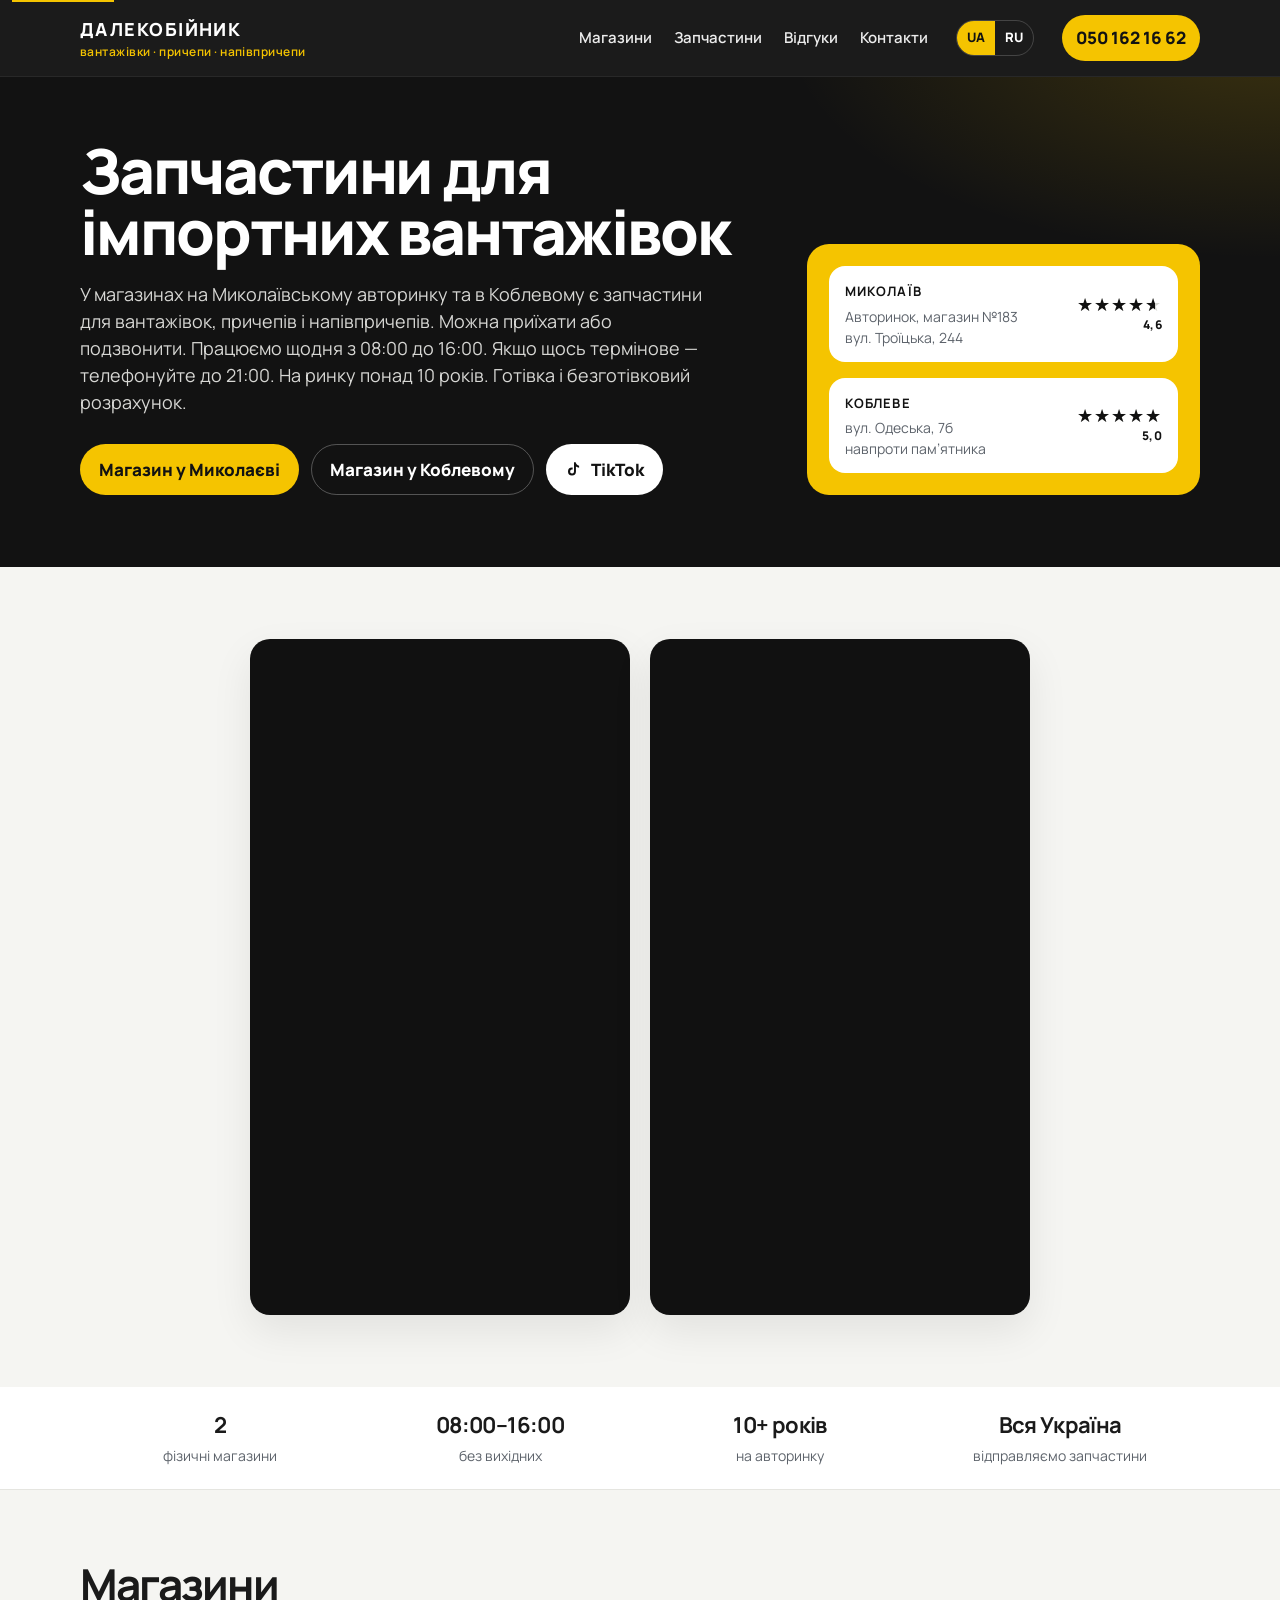
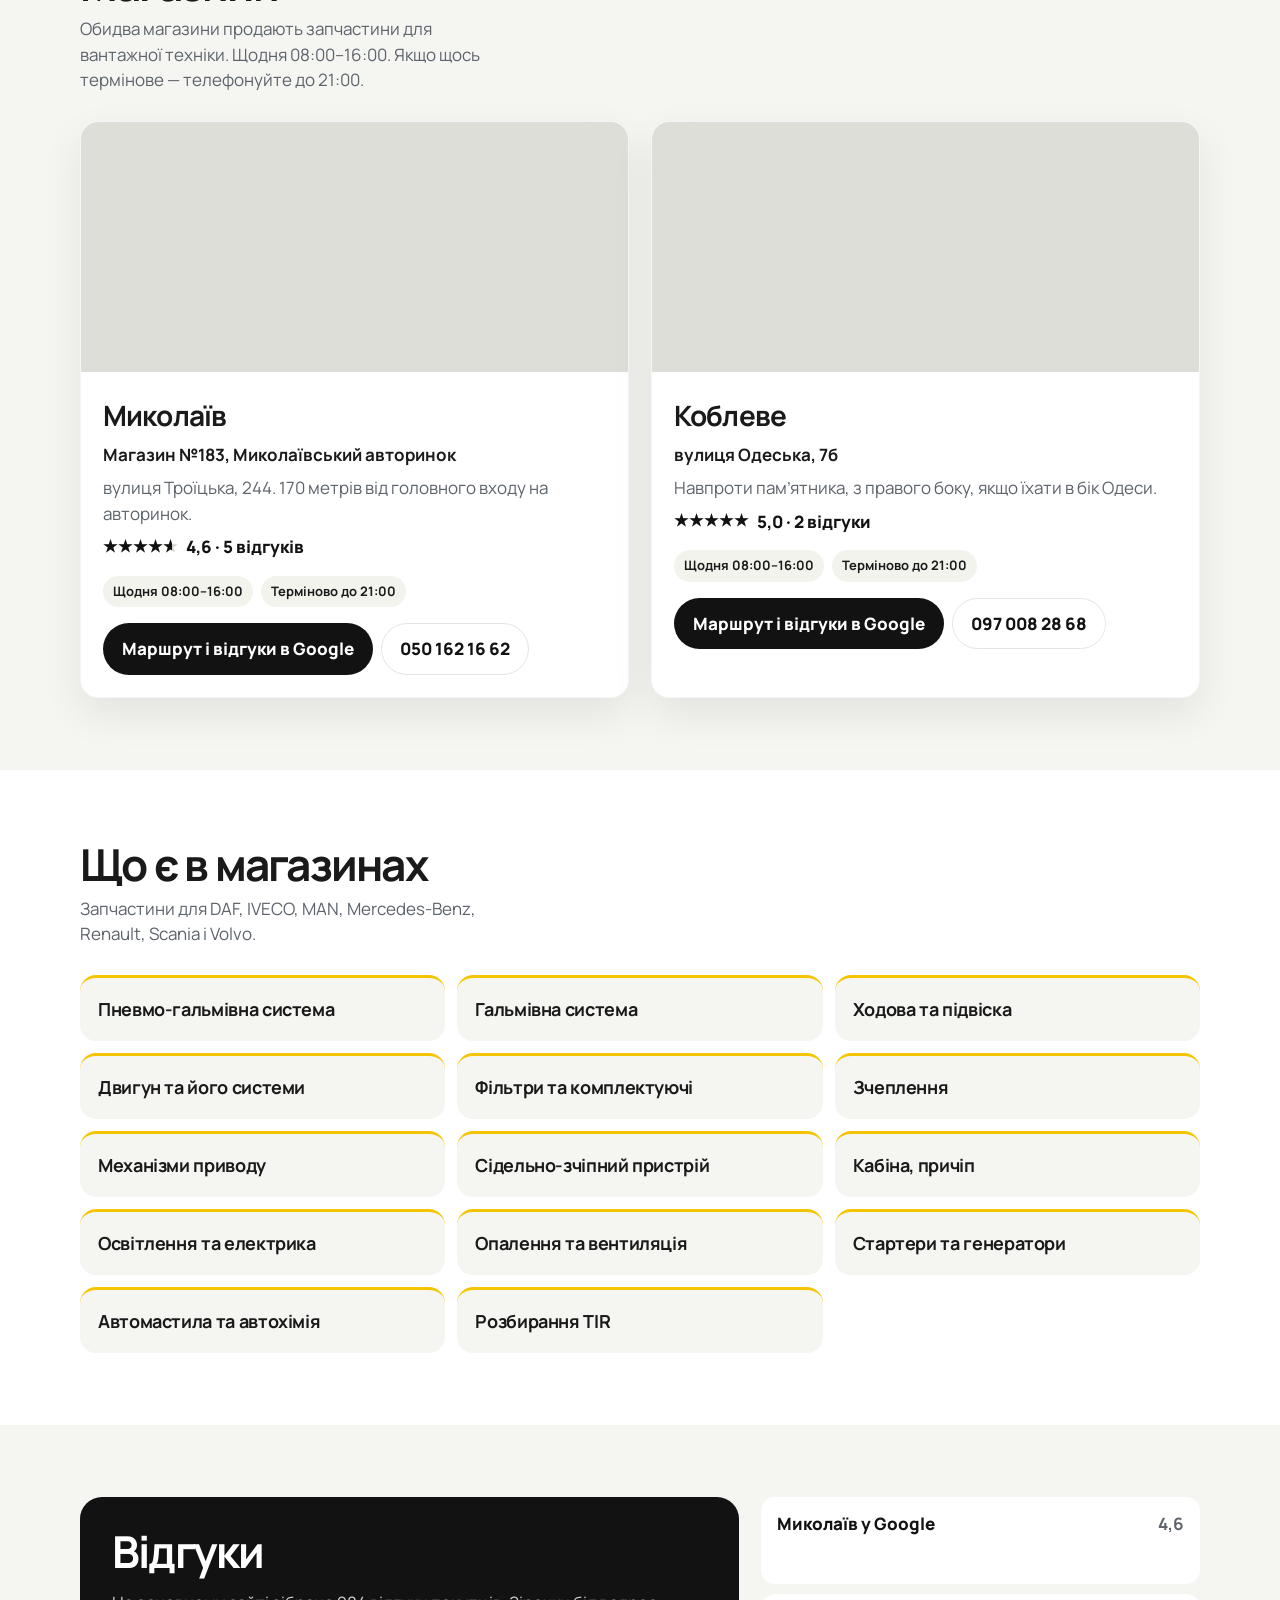
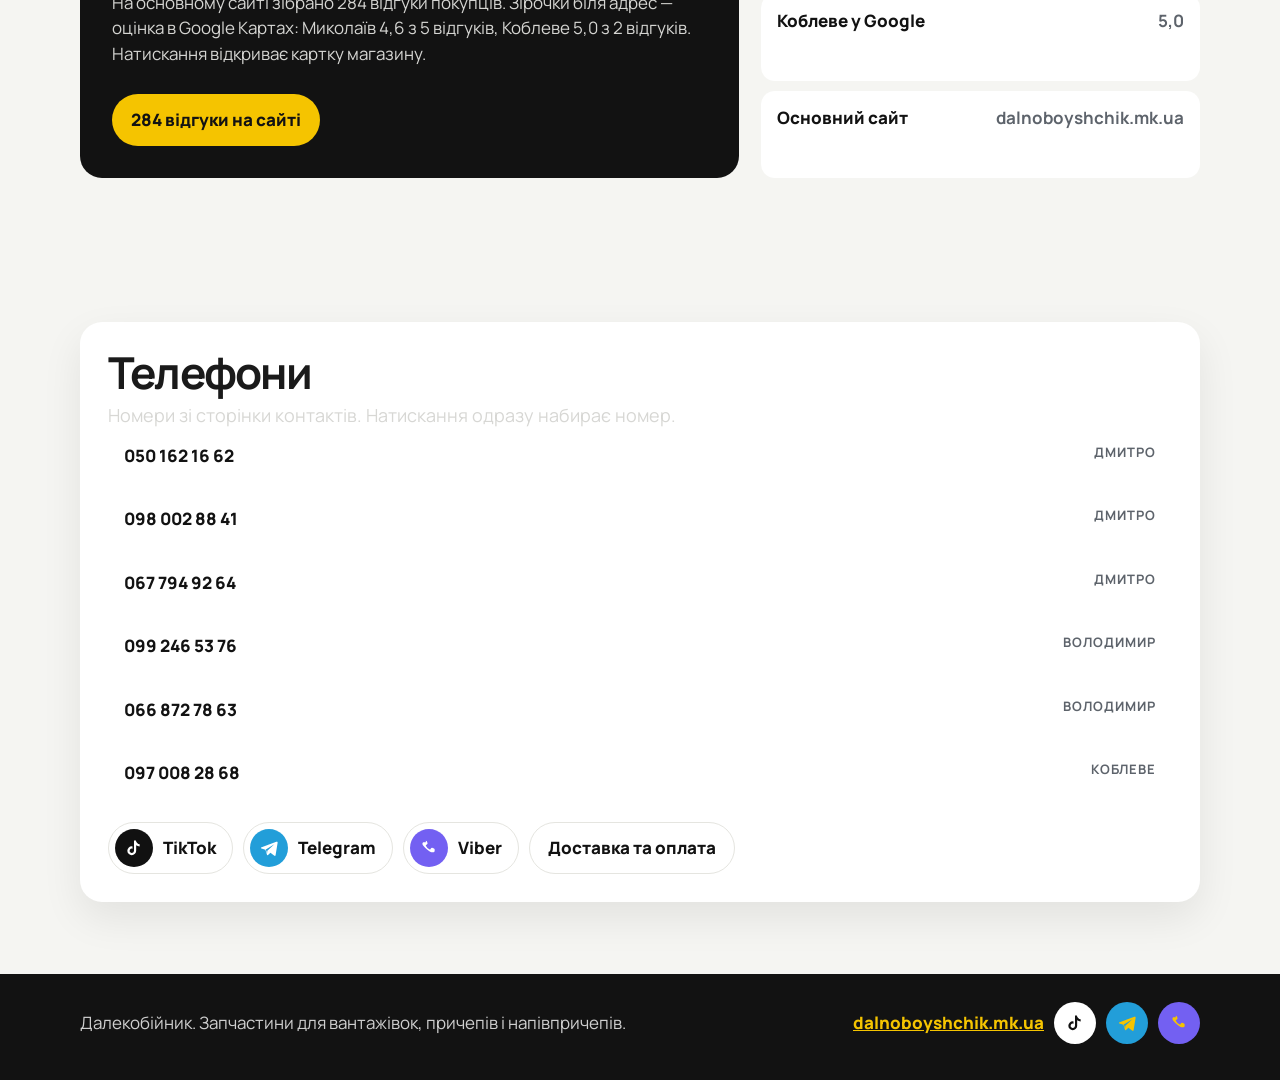
==== index.html @ 5dbcfa94 "Publish a landing page for the two Dalnoboyshchik truck-parts stores." ====
<!DOCTYPE html>
<html lang="uk">
<head>
  <meta charset="utf-8">
  <meta name="viewport" content="width=device-width, initial-scale=1">
  <title>Далекобійник Миколаїв — запчастини для вантажівок, причепів і напівпричепів</title>
  <meta name="description" content="Магазин Далекобійник: запчастини для імпортних вантажівок, причепів і напівпричепів. Миколаїв, авторинок, магазин №183, вул. Троїцька 244. Коблеве, вул. Одеська 7б. Щодня 08:00–16:00, терміново до 21:00.">
  <meta name="robots" content="index, follow, max-image-preview:large">
  <meta name="googlebot" content="index, follow">
  <link rel="canonical" href="./">
  <link rel="alternate" hreflang="uk" href="./">
  <link rel="alternate" hreflang="ru" href="./ru.html">
  <link rel="alternate" hreflang="x-default" href="./">
  <meta property="og:title" content="Далекобійник — запчастини для вантажівок">
  <meta property="og:description" content="Магазини на Миколаївському авторинку та в Коблевому. Вантажівки, причепи, напівпричепи.">
  <meta property="og:type" content="website">
  <meta property="og:locale" content="uk_UA">
  <meta name="theme-color" content="#121212">
  <link rel="icon" href="data:image/svg+xml,%3Csvg xmlns='http://www.w3.org/2000/svg' viewBox='0 0 32 32'%3E%3Crect width='32' height='32' rx='6' fill='%23f5c400'/%3E%3C/svg%3E">
  <link rel="preconnect" href="https://fonts.googleapis.com">
  <link rel="preconnect" href="https://fonts.gstatic.com" crossorigin>
  <link href="https://fonts.googleapis.com/css2?family=Manrope:wght@500;700;800&display=swap" rel="stylesheet">
  <link rel="stylesheet" href="css/styles.css">
  <script type="application/ld+json">
  {
    "@context": "https://schema.org",
    "@graph": [
      {
        "@type": "AutoPartsStore",
        "name": "Далекобійник, магазин №183",
        "url": "https://dalnoboyshchik.mk.ua/ua/",
        "telephone": ["+380501621662", "+380980028841", "+380677949264", "+380992465376", "+380668727863"],
        "address": {
          "@type": "PostalAddress",
          "streetAddress": "вулиця Троїцька, 244, магазин №183",
          "addressLocality": "Миколаїв",
          "addressCountry": "UA"
        },
        "openingHours": "Mo-Su 08:00-16:00",
        "geo": { "@type": "GeoCoordinates", "latitude": 46.9718499, "longitude": 32.0928093 },
        "hasMap": "https://www.google.com/maps/place/?q=place_id:ChIJUSF_uvjLxUAR7lhXJdgU2II",
        "sameAs": ["https://www.tiktok.com/@dalnoboyshchik.mk.ua", "https://t.me/dalnoboyshchik_koblevo", "https://dalnoboyshchik.mk.ua/ua/"],
        "aggregateRating": { "@type": "AggregateRating", "ratingValue": "4.6", "reviewCount": "5", "bestRating": "5" }
      },
      {
        "@type": "AutoPartsStore",
        "name": "Далекобійник, Коблеве",
        "url": "https://dalnoboyshchik.mk.ua/ua/",
        "telephone": ["+380970082868", "+380501621662"],
        "address": {
          "@type": "PostalAddress",
          "streetAddress": "вулиця Одеська, 7б",
          "addressLocality": "Коблеве",
          "addressCountry": "UA"
        },
        "openingHours": "Mo-Su 08:00-16:00",
        "geo": { "@type": "GeoCoordinates", "latitude": 46.6677517, "longitude": 31.2050162 },
        "hasMap": "https://www.google.com/maps/place/?q=place_id:ChIJ6W89j8y3xUARgQgR9lSu39w",
        "sameAs": ["https://www.tiktok.com/@dalnoboyshchik.mk.ua", "https://t.me/dalnoboyshchik_koblevo", "https://dalnoboyshchik.mk.ua/ua/"],
        "aggregateRating": { "@type": "AggregateRating", "ratingValue": "5.0", "reviewCount": "2", "bestRating": "5" }
      }
    ]
  }
  </script>
</head>
<body>
  <a class="skip" href="#main">До змісту</a>
  <header class="site-header">
    <div class="wrap header-inner">
      <a class="brand" href="#top">
        <strong>ДАЛЕКОБІЙНИК</strong>
        <span>вантажівки · причепи · напівпричепи</span>
      </a>
      <nav class="nav" aria-label="Розділи">
        <a href="#stores">Магазини</a>
        <a href="#parts">Запчастини</a>
        <a href="#reviews">Відгуки</a>
        <a href="#contacts">Контакти</a>
      </nav>
      <div class="langs" aria-label="Мова">
        <a class="active" href="index.html" hreflang="uk" lang="uk">UA</a>
        <a href="ru.html" hreflang="ru" lang="ru">RU</a>
      </div>
      <a class="header-call" href="tel:+380501621662">050 162 16 62</a>
    </div>
  </header>

  <main id="main">
    <section class="hero" id="top">
      <div class="wrap hero-grid">
        <div>
          <h1>Запчастини для імпортних вантажівок</h1>
          <p class="lede">У магазинах на Миколаївському авторинку та в Коблевому є запчастини для вантажівок, причепів і напівпричепів. Можна приїхати або подзвонити. Працюємо щодня з 08:00 до 16:00. Якщо щось термінове — телефонуйте до 21:00. На ринку понад 10 років. Готівка і безготівковий розрахунок.</p>
          <div class="hero-actions">
            <a class="btn btn-yellow" href="#mykolaiv">Магазин у Миколаєві</a>
            <a class="btn btn-ghost" href="#koblevo">Магазин у Коблевому</a>
            <a class="btn btn-tiktok" href="https://www.tiktok.com/@dalnoboyshchik.mk.ua"><svg class="ico" aria-hidden="true"><use href="icons.svg#tt"/></svg>TikTok</a>
          </div>
        </div>
        <aside class="address-panel" aria-label="Адреси магазинів">
          <article>
            <strong>МИКОЛАЇВ</strong>
            <p>Авторинок, магазин №183<br>вул. Троїцька, 244</p>
            <a class="rating" href="https://www.google.com/maps/place/?q=place_id:ChIJUSF_uvjLxUAR7lhXJdgU2II" aria-label="Google: 4,6 з 5, 5 відгуків">
              <span class="stars" aria-hidden="true"><span class="stars-base">★★★★★</span><span class="stars-fill" style="--fill: 92%">★★★★★</span></span>
              <span class="rating-num">4,6</span>
            </a>
          </article>
          <article>
            <strong>КОБЛЕВЕ</strong>
            <p>вул. Одеська, 7б<br>навпроти пам’ятника</p>
            <a class="rating" href="https://www.google.com/maps/place/?q=place_id:ChIJ6W89j8y3xUARgQgR9lSu39w" aria-label="Google: 5,0 з 5, 2 відгуки">
              <span class="stars" aria-hidden="true"><span class="stars-base">★★★★★</span><span class="stars-fill" style="--fill: 100%">★★★★★</span></span>
              <span class="rating-num">5,0</span>
            </a>
          </article>
        </aside>
      </div>
    </section>

    <section class="clip" id="video" aria-label="Відео з TikTok">
      <div class="wrap clip-grid">
        <iframe class="tiktok-frame" title="Відео TikTok Далекобійник" src="https://www.tiktok.com/embed/v2/7504736906261925128" allow="fullscreen; encrypted-media; picture-in-picture" allowfullscreen></iframe>
        <iframe class="tiktok-frame" title="Відео TikTok: магазин №183 на Миколаївському авторинку" src="https://www.tiktok.com/embed/v2/7354650335253744901" allow="fullscreen; encrypted-media; picture-in-picture" allowfullscreen></iframe>
      </div>
    </section>

    <div class="facts-band">
      <div class="wrap facts">
        <div><strong>2</strong><span>фізичні магазини</span></div>
        <div><strong>08:00–16:00</strong><span>без вихідних</span></div>
        <div><strong>10+ років</strong><span>на авторинку</span></div>
        <div><strong>Вся Україна</strong><span>відправляємо запчастини</span></div>
      </div>
    </div>

    <section id="stores">
      <div class="wrap">
        <div class="section-head">
          <h2>Магазини</h2>
          <p>Обидва магазини продають запчастини для вантажної техніки. Щодня 08:00–16:00. Якщо щось термінове — телефонуйте до 21:00.</p>
        </div>
        <div class="stores">
          <article class="store" id="mykolaiv">
            <div class="map">
              <iframe title="Карта: Далекобійник, вулиця Троїцька 244, Миколаїв" loading="lazy" referrerpolicy="no-referrer-when-downgrade" src="https://maps.google.com/maps?q=%D0%94%D0%B0%D0%BB%D0%B5%D0%BA%D0%BE%D0%B1%D1%96%D0%B9%D0%BD%D0%B8%D0%BA%2C%20%D0%B2%D1%83%D0%BB%D0%B8%D1%86%D1%8F%20%D0%A2%D1%80%D0%BE%D1%97%D1%86%D1%8C%D0%BA%D0%B0%20244%2C%20%D0%9C%D0%B8%D0%BA%D0%BE%D0%BB%D0%B0%D1%97%D0%B2&amp;hl=uk&amp;z=16&amp;output=embed"></iframe>
            </div>
            <div class="store-body">
              <h3>Миколаїв</h3>
              <p class="place">Магазин №183, Миколаївський авторинок</p>
              <p class="hint">вулиця Троїцька, 244. 170 метрів від головного входу на авторинок.</p>
              <a class="store-rating" href="https://www.google.com/maps/place/?q=place_id:ChIJUSF_uvjLxUAR7lhXJdgU2II">
                <span class="stars" aria-hidden="true"><span class="stars-base">★★★★★</span><span class="stars-fill" style="--fill: 92%">★★★★★</span></span>
                <span>4,6 · 5 відгуків</span>
              </a>
              <div class="meta">
                <span>Щодня 08:00–16:00</span>
                <span>Терміново до 21:00</span>
              </div>
              <div class="store-actions">
                <a class="btn btn-dark" href="https://www.google.com/maps/place/?q=place_id:ChIJUSF_uvjLxUAR7lhXJdgU2II">Маршрут і відгуки в Google</a>
                <a class="btn btn-line" href="tel:+380501621662">050 162 16 62</a>
              </div>
            </div>
          </article>

          <article class="store" id="koblevo">
            <div class="map">
              <iframe title="Карта: Далекобійник, вулиця Одеська 7б, Коблеве" loading="lazy" referrerpolicy="no-referrer-when-downgrade" src="https://maps.google.com/maps?q=%D0%94%D0%B0%D0%BB%D0%B5%D0%BA%D0%BE%D0%B1%D1%96%D0%B9%D0%BD%D0%B8%D0%BA%2C%20%D0%B2%D1%83%D0%BB%D0%B8%D1%86%D1%8F%20%D0%9E%D0%B4%D0%B5%D1%81%D1%8C%D0%BA%D0%B0%207%D0%B1%2C%20%D0%9A%D0%BE%D0%B1%D0%BB%D0%B5%D0%B2%D0%B5&amp;hl=uk&amp;z=16&amp;output=embed"></iframe>
            </div>
            <div class="store-body">
              <h3>Коблеве</h3>
              <p class="place">вулиця Одеська, 7б</p>
              <p class="hint">Навпроти пам’ятника, з правого боку, якщо їхати в бік Одеси.</p>
              <a class="store-rating" href="https://www.google.com/maps/place/?q=place_id:ChIJ6W89j8y3xUARgQgR9lSu39w">
                <span class="stars" aria-hidden="true"><span class="stars-base">★★★★★</span><span class="stars-fill" style="--fill: 100%">★★★★★</span></span>
                <span>5,0 · 2 відгуки</span>
              </a>
              <div class="meta">
                <span>Щодня 08:00–16:00</span>
                <span>Терміново до 21:00</span>
              </div>
              <div class="store-actions">
                <a class="btn btn-dark" href="https://www.google.com/maps/place/?q=place_id:ChIJ6W89j8y3xUARgQgR9lSu39w">Маршрут і відгуки в Google</a>
                <a class="btn btn-line" href="tel:+380970082868">097 008 28 68</a>
              </div>
            </div>
          </article>
        </div>
      </div>
    </section>

    <section class="parts" id="parts">
      <div class="wrap">
        <div class="section-head">
          <h2>Що є в магазинах</h2>
          <p>Запчастини для DAF, IVECO, MAN, Mercedes-Benz, Renault, Scania і Volvo.</p>
        </div>
        <div class="grid">
          <article class="part"><strong>Пневмо-гальмівна система</strong></article>
          <article class="part"><strong>Гальмівна система</strong></article>
          <article class="part"><strong>Ходова та підвіска</strong></article>
          <article class="part"><strong>Двигун та його системи</strong></article>
          <article class="part"><strong>Фільтри та комплектуючі</strong></article>
          <article class="part"><strong>Зчеплення</strong></article>
          <article class="part"><strong>Механізми приводу</strong></article>
          <article class="part"><strong>Сідельно-зчіпний пристрій</strong></article>
          <article class="part"><strong>Кабіна, причіп</strong></article>
          <article class="part"><strong>Освітлення та електрика</strong></article>
          <article class="part"><strong>Опалення та вентиляція</strong></article>
          <article class="part"><strong>Стартери та генератори</strong></article>
          <article class="part"><strong>Автомастила та автохімія</strong></article>
          <article class="part"><strong>Розбирання TIR</strong></article>
        </div>
      </div>
    </section>

    <section id="reviews">
      <div class="wrap reviews">
        <div class="panel">
          <h2>Відгуки</h2>
          <p>На основному сайті зібрано 284 відгуки покупців. Зірочки біля адрес — оцінка в Google Картах: Миколаїв 4,6 з 5 відгуків, Коблеве 5,0 з 2 відгуків. Натискання відкриває картку магазину.</p>
          <div class="hero-actions">
            <a class="btn btn-yellow" href="https://dalnoboyshchik.mk.ua/ua/testimonials">284 відгуки на сайті</a>
          </div>
        </div>
        <div class="review-links">
          <a href="https://www.google.com/maps/place/?q=place_id:ChIJUSF_uvjLxUAR7lhXJdgU2II">Миколаїв у Google <span>4,6</span></a>
          <a href="https://www.google.com/maps/place/?q=place_id:ChIJ6W89j8y3xUARgQgR9lSu39w">Коблеве у Google <span>5,0</span></a>
          <a href="https://dalnoboyshchik.mk.ua/ua/">Основний сайт <span>dalnoboyshchik.mk.ua</span></a>
        </div>
      </div>
    </section>

    <section id="contacts">
      <div class="wrap">
        <div class="contact-card">
          <h2>Телефони</h2>
          <p class="lede" style="margin-top:0">Номери зі сторінки контактів. Натискання одразу набирає номер.</p>
          <div class="phone-list">
            <a href="tel:+380501621662">050 162 16 62 <span class="who">ДМИТРО</span></a>
            <a href="tel:+380980028841">098 002 88 41 <span class="who">ДМИТРО</span></a>
            <a href="tel:+380677949264">067 794 92 64 <span class="who">ДМИТРО</span></a>
            <a href="tel:+380992465376">099 246 53 76 <span class="who">ВОЛОДИМИР</span></a>
            <a href="tel:+380668727863">066 872 78 63 <span class="who">ВОЛОДИМИР</span></a>
            <a href="tel:+380970082868">097 008 28 68 <span class="who">КОБЛЕВЕ</span></a>
          </div>
          <div class="socials">
            <a class="social" href="https://www.tiktok.com/@dalnoboyshchik.mk.ua"><span class="mark tt"><svg class="ico" aria-hidden="true"><use href="icons.svg#tt"/></svg></span>TikTok</a>
            <a class="social" href="https://t.me/dalnoboyshchik_koblevo"><span class="mark tg"><svg class="ico" aria-hidden="true"><use href="icons.svg#tg"/></svg></span>Telegram</a>
            <a class="social" href="viber://chat?number=%2B380501621662"><span class="mark vb"><svg class="ico" aria-hidden="true"><use href="icons.svg#vb"/></svg></span>Viber</a>
            <a class="btn btn-line" href="https://dalnoboyshchik.mk.ua/ua/delivery_info">Доставка та оплата</a>
          </div>
        </div>
      </div>
    </section>
  </main>

  <footer class="site-footer">
    <div class="wrap footer-inner">
      <p>Далекобійник. Запчастини для вантажівок, причепів і напівпричепів.</p>
      <p class="footer-links"><a href="https://dalnoboyshchik.mk.ua/ua/">dalnoboyshchik.mk.ua</a>
        <a class="mark tt" href="https://www.tiktok.com/@dalnoboyshchik.mk.ua" aria-label="TikTok"><svg class="ico" aria-hidden="true"><use href="icons.svg#tt"/></svg></a>
        <a class="mark tg" href="https://t.me/dalnoboyshchik_koblevo" aria-label="Telegram"><svg class="ico" aria-hidden="true"><use href="icons.svg#tg"/></svg></a>
        <a class="mark vb" href="viber://chat?number=%2B380501621662" aria-label="Viber"><svg class="ico" aria-hidden="true"><use href="icons.svg#vb"/></svg></a>
      </p>
    </div>
  </footer>
</body>
</html>
---- css/styles.css ----
:root {
  --ink: #121212;
  --ink-soft: #1c1c1c;
  --yellow: #f5c400;
  --yellow-deep: #e0b000;
  --paper: #f5f5f2;
  --card: #ffffff;
  --text: #1a1a1a;
  --muted: #5d636b;
  --line: #e5e5e0;
  --shadow: 0 16px 40px rgba(18, 18, 18, 0.08);
  --radius: 18px;
  --header: 76px;
  --max: 1120px;
  font-family: "Manrope", "Segoe UI", sans-serif;
}

* { box-sizing: border-box; }
html { scroll-behavior: smooth; }
body {
  margin: 0;
  background: var(--paper);
  color: var(--text);
  font-size: 17px;
  line-height: 1.5;
}
img { max-width: 100%; }
a { color: inherit; }
button, a { -webkit-tap-highlight-color: transparent; }

.skip {
  position: absolute;
  left: 12px;
  top: -40px;
  background: var(--yellow);
  color: var(--ink);
  padding: 8px 12px;
  z-index: 20;
}
.skip:focus { top: 12px; }

.wrap {
  width: min(var(--max), calc(100% - 32px));
  margin: 0 auto;
}

.site-header {
  position: sticky;
  top: 0;
  z-index: 10;
  background: rgba(18, 18, 18, 0.96);
  color: #fff;
  backdrop-filter: blur(10px);
  border-bottom: 1px solid rgba(255, 255, 255, 0.06);
}
.header-inner {
  min-height: var(--header);
  display: flex;
  align-items: center;
  gap: 28px;
}
.brand {
  display: flex;
  flex-direction: column;
  text-decoration: none;
  margin-right: auto;
}
.brand strong {
  font-size: 18px;
  letter-spacing: 0.08em;
  font-weight: 800;
}
.brand span {
  color: var(--yellow);
  font-size: 12px;
  letter-spacing: 0.04em;
  font-weight: 600;
}
.nav {
  display: flex;
  gap: 22px;
}
.nav a {
  color: #ececec;
  text-decoration: none;
  font-size: 15px;
  font-weight: 600;
}
.nav a:hover { color: var(--yellow); }
.langs {
  display: flex;
  flex: 0 0 auto;
  border: 1px solid rgba(255, 255, 255, 0.18);
  border-radius: 999px;
  overflow: hidden;
}
.langs a {
  text-decoration: none;
  color: #fff;
  font-size: 13px;
  font-weight: 800;
  padding: 7px 10px;
}
.langs a.active { background: var(--yellow); color: var(--ink); }
.header-call {
  flex: 0 0 auto;
  text-decoration: none;
  background: var(--yellow);
  color: var(--ink);
  font-weight: 800;
  border-radius: 999px;
  padding: 10px 14px;
  white-space: nowrap;
}
.header-call:hover { background: #ffd84a; }

.hero {
  background:
    radial-gradient(900px 420px at 100% -10%, rgba(245, 196, 0, 0.18), transparent 55%),
    var(--ink);
  color: #fff;
  padding: 64px 0 72px;
}
.hero-grid {
  display: grid;
  grid-template-columns: 1.4fr 0.8fr;
  gap: 40px;
  align-items: end;
}
.kicker {
  margin: 0 0 14px;
  color: var(--yellow);
  font-weight: 800;
  letter-spacing: 0.12em;
  text-transform: uppercase;
  font-size: 13px;
}
h1 {
  margin: 0;
  font-size: clamp(36px, 5vw, 62px);
  line-height: 0.98;
  letter-spacing: -0.035em;
  font-weight: 800;
}
.lede {
  max-width: 58ch;
  color: #d7d7d4;
  font-size: 18px;
  margin: 18px 0 0;
}
.hero-actions {
  display: flex;
  flex-wrap: wrap;
  gap: 12px;
  margin-top: 28px;
}
.btn {
  display: inline-flex;
  align-items: center;
  justify-content: center;
  gap: 8px;
  text-decoration: none;
  border-radius: 999px;
  padding: 12px 18px;
  font-weight: 800;
  border: 1px solid transparent;
}
.ico { width: 18px; height: 18px; display: block; fill: currentColor; }
.socials { display: flex; flex-wrap: wrap; gap: 10px; margin-top: 22px; }
.social {
  display: inline-flex;
  align-items: center;
  gap: 10px;
  padding: 6px 16px 6px 6px;
  border-radius: 999px;
  background: #fff;
  color: #111;
  text-decoration: none;
  font-weight: 800;
  border: 1px solid var(--line);
}
.social:hover { border-color: #111; }
.mark {
  width: 38px;
  height: 38px;
  border-radius: 50%;
  display: grid;
  place-items: center;
  color: #fff;
  flex: none;
}
.mark .ico { width: 20px; height: 20px; }
.tt { background: #111; }
.tg { background: #229ED9; }
.vb { background: #7360F2; }
a.mark {
  text-decoration: none;
  width: 42px;
  height: 42px;
}
a.mark:hover { outline: 3px solid var(--yellow); outline-offset: 2px; }
.site-footer .tt { background: #fff; color: #111; }
.clip-grid {
  display: grid;
  grid-template-columns: repeat(2, minmax(0, 380px));
  justify-content: center;
  gap: 20px;
}
.tiktok-frame {
  width: 100%;
  aspect-ratio: 9 / 16;
  height: auto;
  border: 0;
  border-radius: 20px;
  background: #111;
  box-shadow: var(--shadow);
}
.btn-yellow { background: var(--yellow); color: var(--ink); }
.btn-yellow:hover { background: #ffd84a; }
.btn-ghost {
  background: transparent;
  color: #fff;
  border-color: rgba(255, 255, 255, 0.28);
}
.btn-ghost:hover { border-color: var(--yellow); color: var(--yellow); }
.btn-tiktok { background: #fff; color: var(--ink); }
.btn-tiktok:hover { background: var(--yellow); }
.btn-dark { background: var(--ink); color: #fff; }
.btn-dark:hover { background: #000; }
.btn-line {
  background: #fff;
  color: var(--ink);
  border-color: var(--line);
}
.btn-line:hover { border-color: var(--ink); }

.address-panel {
  background: var(--yellow);
  color: var(--ink);
  border-radius: 22px;
  padding: 22px;
  display: grid;
  gap: 16px;
}
.address-panel a { text-decoration: none; }
.address-panel article {
  display: grid;
  grid-template-columns: 1fr auto;
  align-items: center;
  column-gap: 12px;
  background: #fff;
  border-radius: 16px;
  padding: 16px 16px 14px;
}
.rating {
  grid-column: 2;
  grid-row: 1 / span 2;
  display: grid;
  justify-items: end;
  gap: 2px;
  color: var(--ink);
  text-decoration: none;
}
.stars {
  position: relative;
  display: inline-block;
  font-family: "Segoe UI Symbol", "Segoe UI", sans-serif;
  font-size: 18px;
  letter-spacing: 1px;
  line-height: 1;
}
.stars-base { color: #d5d5d0; }
.stars-fill {
  position: absolute;
  left: 0;
  top: 0;
  width: var(--fill);
  overflow: hidden;
  color: #111;
  white-space: nowrap;
}
.rating-num {
  font-size: 12px;
  font-weight: 800;
  letter-spacing: 0.02em;
}
.store-rating {
  display: inline-flex;
  align-items: center;
  gap: 8px;
  margin: 8px 0 0;
  color: var(--ink);
  text-decoration: none;
  font-weight: 800;
}
.store-rating .stars { font-size: 16px; }
.address-panel p {
  margin: 4px 0 0;
  color: var(--muted);
  font-size: 14px;
}
.address-panel strong,
.address-panel p {
  grid-column: 1;
}
.address-panel strong {
  display: block;
  font-size: 13px;
  letter-spacing: 0.08em;
}

.facts-band {
  background: #fff;
  border-bottom: 1px solid var(--line);
}
.facts {
  display: grid;
  grid-template-columns: repeat(4, 1fr);
}
.facts div {
  padding: 22px 8px;
  text-align: center;
}
.facts strong {
  display: block;
  font-size: 22px;
  letter-spacing: -0.03em;
}
.facts span { color: var(--muted); font-size: 14px; }

section { padding: 72px 0; }
.section-head {
  display: grid;
  gap: 10px;
  margin-bottom: 28px;
  max-width: 680px;
}
h2 {
  margin: 0;
  font-size: clamp(30px, 4vw, 44px);
  letter-spacing: -0.04em;
  line-height: 1;
}
.section-head p { margin: 0; max-width: 42ch; color: var(--muted); }

.stores {
  display: grid;
  grid-template-columns: 1fr 1fr;
  gap: 22px;
}
.store {
  background: var(--card);
  border-radius: var(--radius);
  box-shadow: var(--shadow);
  overflow: hidden;
  border: 1px solid rgba(18, 18, 18, 0.04);
  scroll-margin-top: calc(var(--header) + 16px);
}
.map {
  height: 250px;
  background: #deded8;
}
.map iframe { width: 100%; height: 100%; border: 0; }
.store-body { padding: 22px; }
.store-body h3 {
  margin: 0 0 6px;
  font-size: 28px;
  letter-spacing: -0.03em;
}
.store-body .place { margin: 0; font-weight: 700; }
.store-body .hint { color: var(--muted); margin: 8px 0 0; }
.meta {
  display: flex;
  flex-wrap: wrap;
  gap: 8px;
  margin: 16px 0;
}
.meta span {
  background: #f3f3ee;
  border-radius: 999px;
  padding: 6px 10px;
  font-size: 13px;
  font-weight: 700;
}
.store-actions { display: flex; flex-wrap: wrap; gap: 8px; }

.parts { background: #fff; }
.grid {
  display: grid;
  grid-template-columns: repeat(3, 1fr);
  gap: 12px;
}
.part {
  background: var(--paper);
  border-radius: 16px;
  padding: 18px;
  border-top: 3px solid var(--yellow);
}
.part strong { font-size: 18px; letter-spacing: -0.02em; }

.reviews {
  display: grid;
  grid-template-columns: 1.2fr 0.8fr;
  gap: 22px;
}
.panel {
  background: var(--ink);
  color: #fff;
  border-radius: 22px;
  padding: 32px;
}
.panel p { color: #d5d5d2; }
.panel h2 { margin-bottom: 12px; }
.review-links, .phone-list { display: grid; gap: 10px; }
.review-links a, .phone-list a {
  text-decoration: none;
  background: #fff;
  color: var(--ink);
  border-radius: 14px;
  padding: 14px 16px;
  display: flex;
  justify-content: space-between;
  gap: 12px;
  font-weight: 800;
}
.review-links a span, .phone-list a span {
  color: var(--muted);
  font-weight: 700;
}
.contact-card {
  background: #fff;
  border-radius: 22px;
  padding: 28px;
  box-shadow: var(--shadow);
}
.contact-card h2 { margin-bottom: 8px; }
.who { font-size: 13px; letter-spacing: 0.08em; color: var(--muted); }

.site-footer {
  background: var(--ink);
  color: #cfcfcf;
  padding: 28px 0 36px;
}
.footer-inner {
  display: flex;
  justify-content: space-between;
  gap: 18px;
  align-items: center;
  flex-wrap: wrap;
}
.site-footer a { color: var(--yellow); font-weight: 800; }
.footer-links { display: flex; align-items: center; gap: 10px; flex-wrap: wrap; }
.site-footer p { margin: 0; }

:focus-visible {
  outline: 3px solid var(--yellow);
  outline-offset: 3px;
}

@media (max-width: 900px) {
  .header-inner { flex-wrap: wrap; gap: 12px; padding: 10px 0; }
  .brand span { display: none; }
  .nav {
    order: 4;
    width: 100%;
    gap: 16px;
    overflow-x: auto;
    padding-bottom: 4px;
  }
  .hero-grid, .stores, .reviews, .facts, .grid, .clip-grid {
    grid-template-columns: 1fr;
  }
  .tiktok-frame { width: min(100%, 420px); justify-self: center; }
  .facts { grid-template-columns: 1fr 1fr; }
  .hero { padding-top: 36px; }
  section { padding: 52px 0; }
}

@media (max-width: 640px) {
  h1 { font-size: 34px; }
  .facts { grid-template-columns: 1fr 1fr; }
  .hero-actions .btn { min-height: 44px; }
  .phone-list a { min-height: 48px; align-items: center; }
  .store-actions { flex-direction: column; }
  .store-actions .btn { width: 100%; }
  .header-call { padding: 10px 12px; }
}
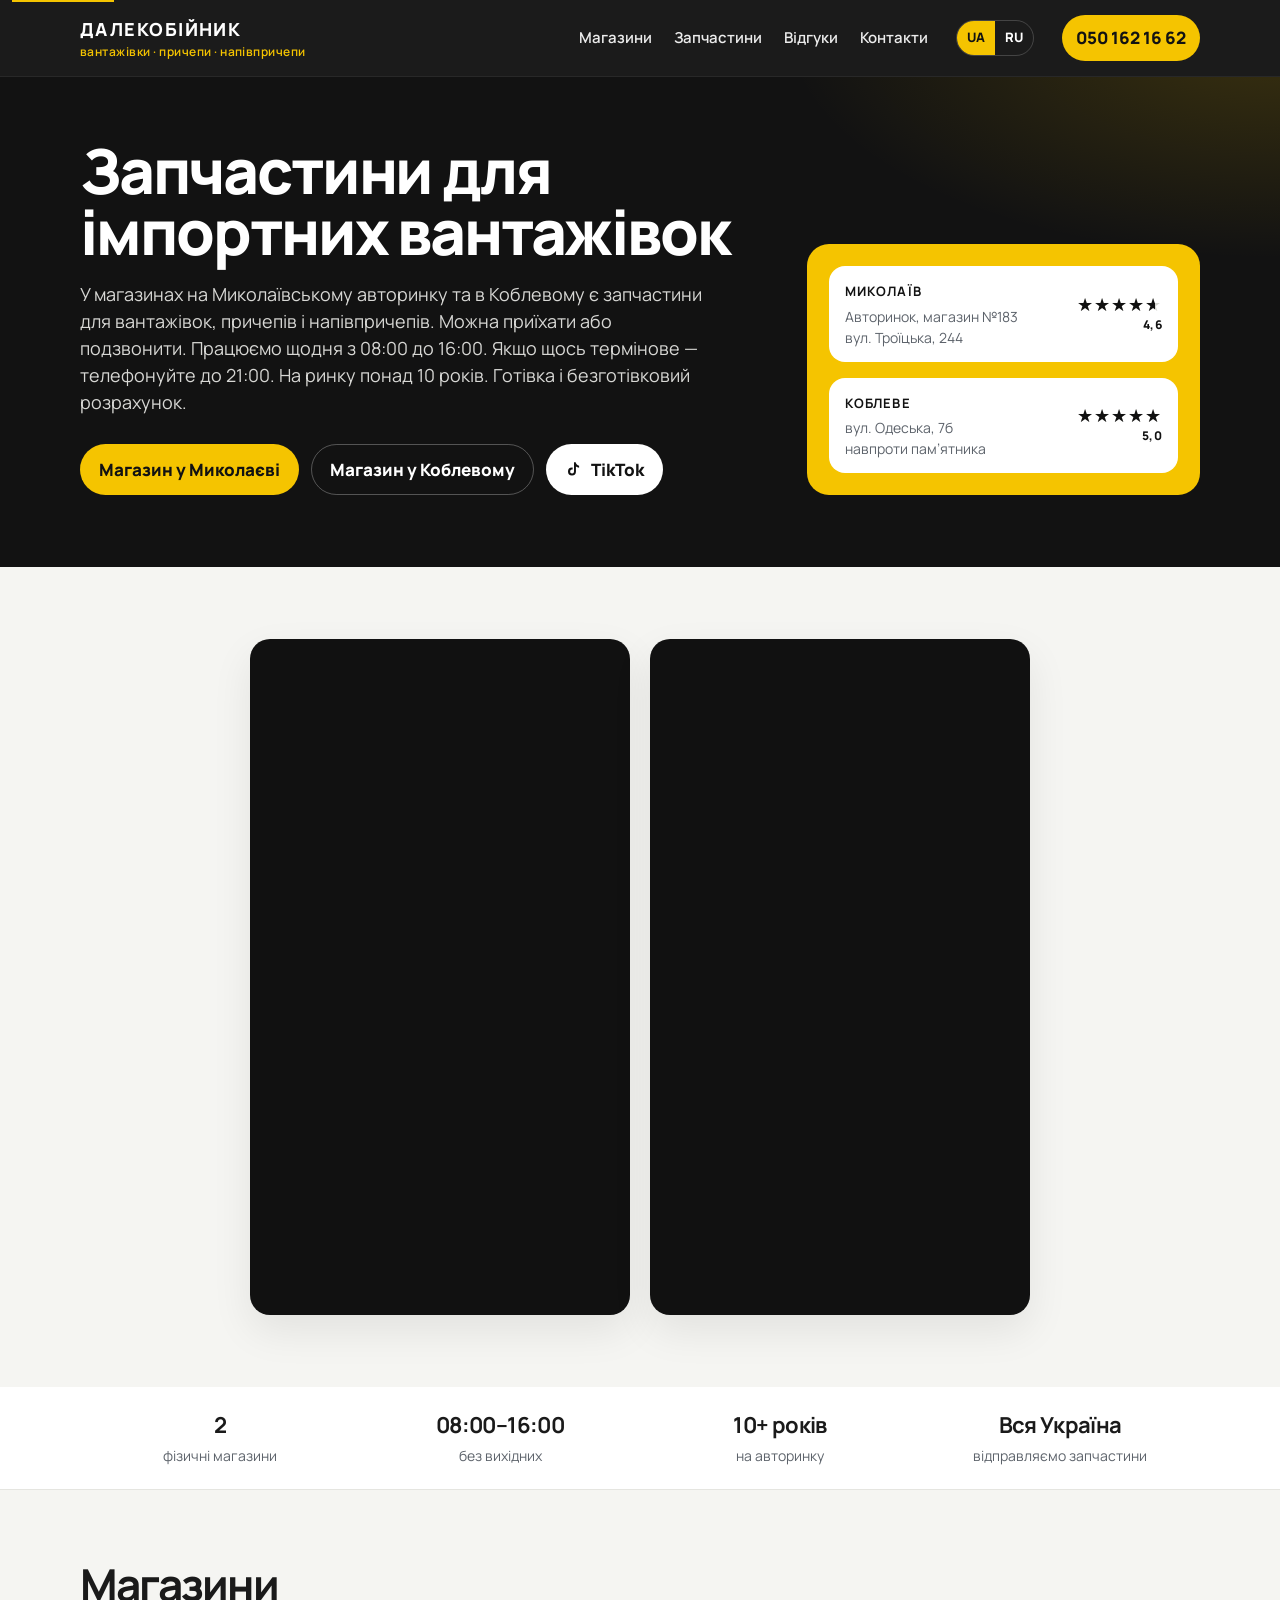
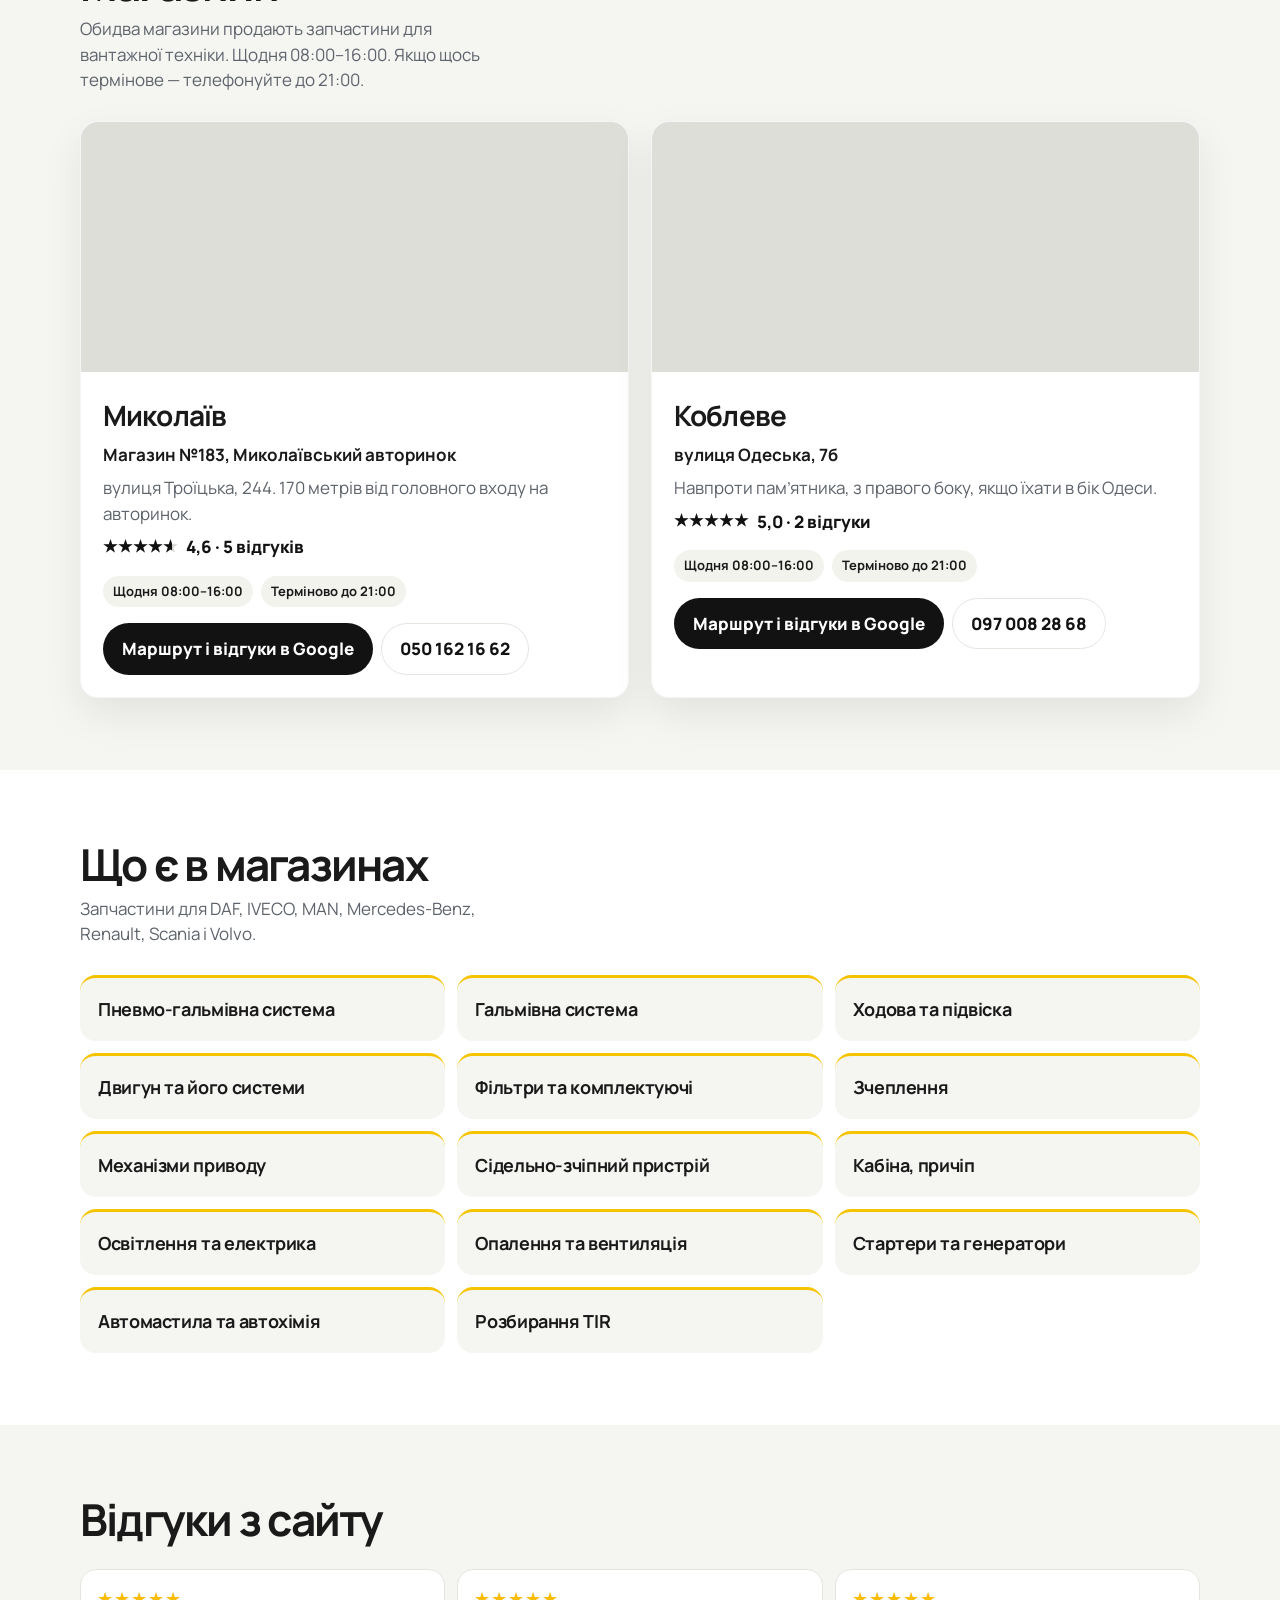
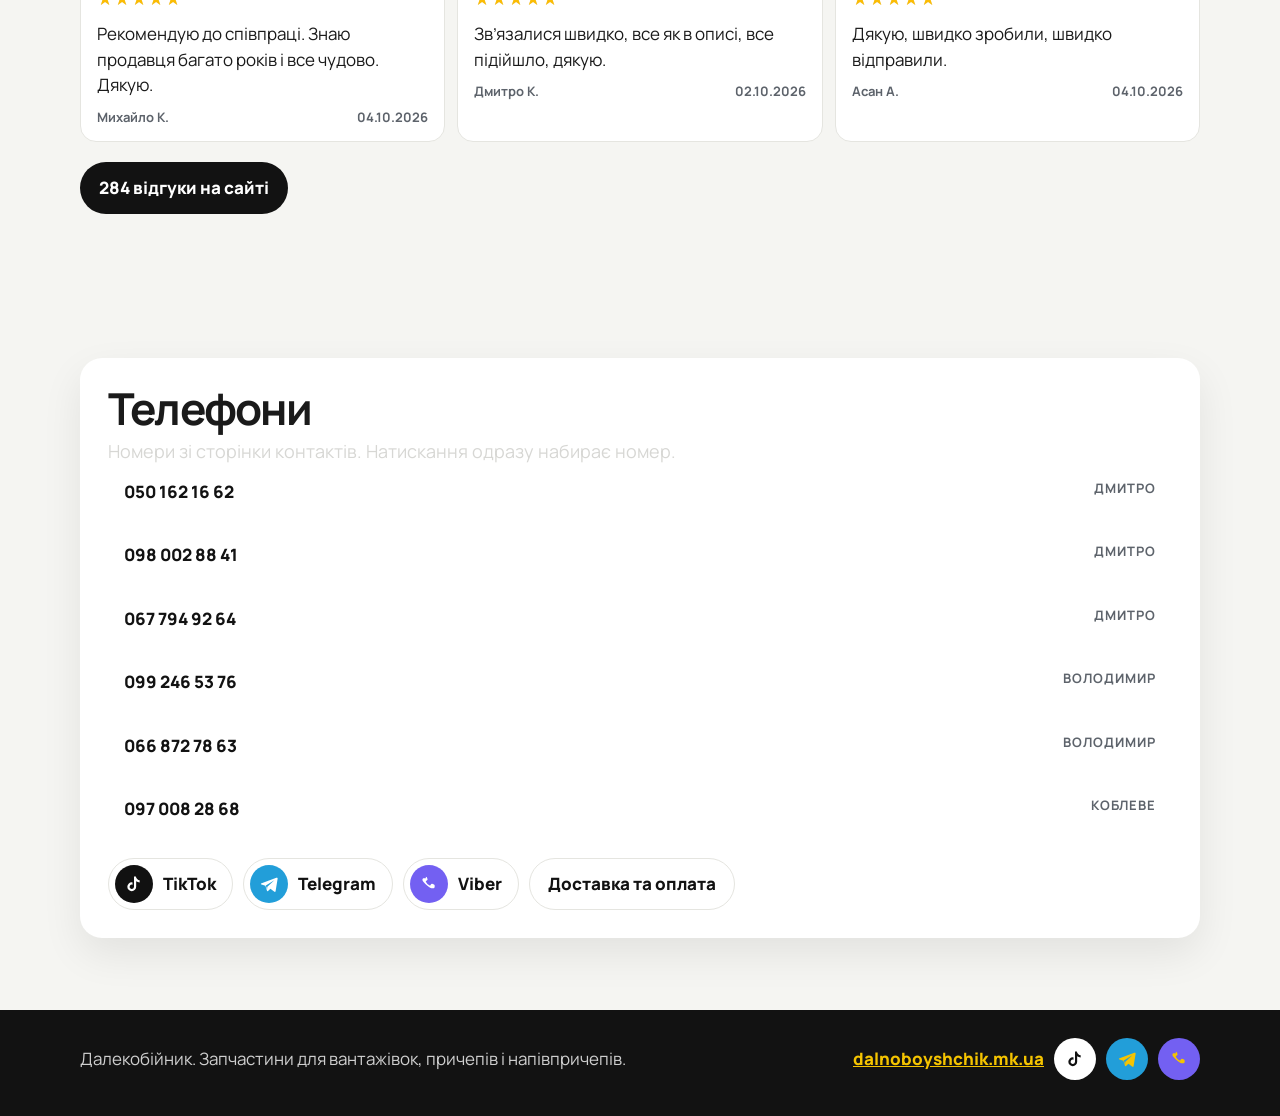
==== commit b8b6746b: "Show recent buyer reviews as cards with stars, names, and dates." ====
--- a/index.html
+++ b/index.html
@@ -7,10 +7,11 @@
   <meta name="description" content="Магазин Далекобійник: запчастини для імпортних вантажівок, причепів і напівпричепів. Миколаїв, авторинок, магазин №183, вул. Троїцька 244. Коблеве, вул. Одеська 7б. Щодня 08:00–16:00, терміново до 21:00.">
   <meta name="robots" content="index, follow, max-image-preview:large">
   <meta name="googlebot" content="index, follow">
-  <link rel="canonical" href="./">
-  <link rel="alternate" hreflang="uk" href="./">
-  <link rel="alternate" hreflang="ru" href="./ru.html">
-  <link rel="alternate" hreflang="x-default" href="./">
+  <link rel="canonical" href="https://sergey16071997.github.io/dalnoboyshchik/">
+  <link rel="alternate" hreflang="uk" href="https://sergey16071997.github.io/dalnoboyshchik/">
+  <link rel="alternate" hreflang="ru" href="https://sergey16071997.github.io/dalnoboyshchik/ru.html">
+  <link rel="alternate" hreflang="x-default" href="https://sergey16071997.github.io/dalnoboyshchik/">
+  <meta property="og:url" content="https://sergey16071997.github.io/dalnoboyshchik/">
   <meta property="og:title" content="Далекобійник — запчастини для вантажівок">
   <meta property="og:description" content="Магазини на Миколаївському авторинку та в Коблевому. Вантажівки, причепи, напівпричепи.">
   <meta property="og:type" content="website">
@@ -120,8 +121,8 @@
 
     <section class="clip" id="video" aria-label="Відео з TikTok">
       <div class="wrap clip-grid">
-        <iframe class="tiktok-frame" title="Відео TikTok Далекобійник" src="https://www.tiktok.com/embed/v2/7504736906261925128" allow="fullscreen; encrypted-media; picture-in-picture" allowfullscreen></iframe>
-        <iframe class="tiktok-frame" title="Відео TikTok: магазин №183 на Миколаївському авторинку" src="https://www.tiktok.com/embed/v2/7354650335253744901" allow="fullscreen; encrypted-media; picture-in-picture" allowfullscreen></iframe>
+        <iframe class="tiktok-frame" title="Відео TikTok Далекобійник" src="https://www.tiktok.com/player/v1/7504736906261925128" allow="fullscreen; encrypted-media; picture-in-picture" allowfullscreen></iframe>
+        <iframe class="tiktok-frame" title="Відео TikTok: магазин №183 на Миколаївському авторинку" src="https://www.tiktok.com/player/v1/7354650335253744901" allow="fullscreen; encrypted-media; picture-in-picture" allowfullscreen></iframe>
       </div>
     </section>
 
@@ -216,18 +217,29 @@
     </section>
 
     <section id="reviews">
-      <div class="wrap reviews">
-        <div class="panel">
-          <h2>Відгуки</h2>
-          <p>На основному сайті зібрано 284 відгуки покупців. Зірочки біля адрес — оцінка в Google Картах: Миколаїв 4,6 з 5 відгуків, Коблеве 5,0 з 2 відгуків. Натискання відкриває картку магазину.</p>
-          <div class="hero-actions">
-            <a class="btn btn-yellow" href="https://dalnoboyshchik.mk.ua/ua/testimonials">284 відгуки на сайті</a>
-          </div>
-        </div>
-        <div class="review-links">
-          <a href="https://www.google.com/maps/place/?q=place_id:ChIJUSF_uvjLxUAR7lhXJdgU2II">Миколаїв у Google <span>4,6</span></a>
-          <a href="https://www.google.com/maps/place/?q=place_id:ChIJ6W89j8y3xUARgQgR9lSu39w">Коблеве у Google <span>5,0</span></a>
-          <a href="https://dalnoboyshchik.mk.ua/ua/">Основний сайт <span>dalnoboyshchik.mk.ua</span></a>
+      <div class="wrap">
+        <div class="section-head">
+          <h2>Відгуки з сайту</h2>
+        </div>
+        <div class="quote-grid">
+          <article class="quote">
+            <span class="stars" aria-hidden="true"><span class="stars-base">★★★★★</span><span class="stars-fill" style="--fill: 100%">★★★★★</span></span>
+            <p>Рекомендую до співпраці. Знаю продавця багато років і все чудово. Дякую.</p>
+            <footer><span>Михайло К.</span><span>04.10.2026</span></footer>
+          </article>
+          <article class="quote">
+            <span class="stars" aria-hidden="true"><span class="stars-base">★★★★★</span><span class="stars-fill" style="--fill: 100%">★★★★★</span></span>
+            <p>Зв’язалися швидко, все як в описі, все підійшло, дякую.</p>
+            <footer><span>Дмитро К.</span><span>02.10.2026</span></footer>
+          </article>
+          <article class="quote">
+            <span class="stars" aria-hidden="true"><span class="stars-base">★★★★★</span><span class="stars-fill" style="--fill: 100%">★★★★★</span></span>
+            <p>Дякую, швидко зробили, швидко відправили.</p>
+            <footer><span>Асан А.</span><span>04.10.2026</span></footer>
+          </article>
+        </div>
+        <div class="hero-actions" style="margin-top:16px">
+          <a class="btn btn-dark quote-more" href="https://dalnoboyshchik.mk.ua/ua/testimonials">284 відгуки на сайті</a>
         </div>
       </div>
     </section>
--- a/css/styles.css
+++ b/css/styles.css
@@ -398,6 +398,31 @@
 }
 .part strong { font-size: 18px; letter-spacing: -0.02em; }
 
+#reviews { scroll-margin-top: 120px; }
+.quote-grid {
+  display: grid;
+  grid-template-columns: repeat(3, 1fr);
+  gap: 12px;
+}
+.quote {
+  background: #fff;
+  border: 1px solid var(--line);
+  border-radius: 16px;
+  padding: 16px 16px 14px;
+}
+.quote .stars-base { color: #e4e7ec; }
+.quote .stars-fill { color: #fbbc04; }
+.quote p { margin: 10px 0; }
+.quote footer {
+  display: flex;
+  justify-content: space-between;
+  gap: 12px;
+  color: var(--muted);
+  font-size: 13px;
+  font-weight: 700;
+}
+.quote-more { justify-self: start; margin-top: 4px; }
+
 .reviews {
   display: grid;
   grid-template-columns: 1.2fr 0.8fr;
@@ -467,7 +492,7 @@
     overflow-x: auto;
     padding-bottom: 4px;
   }
-  .hero-grid, .stores, .reviews, .facts, .grid, .clip-grid {
+  .hero-grid, .stores, .reviews, .facts, .grid, .clip-grid, .quote-grid {
     grid-template-columns: 1fr;
   }
   .tiktok-frame { width: min(100%, 420px); justify-self: center; }
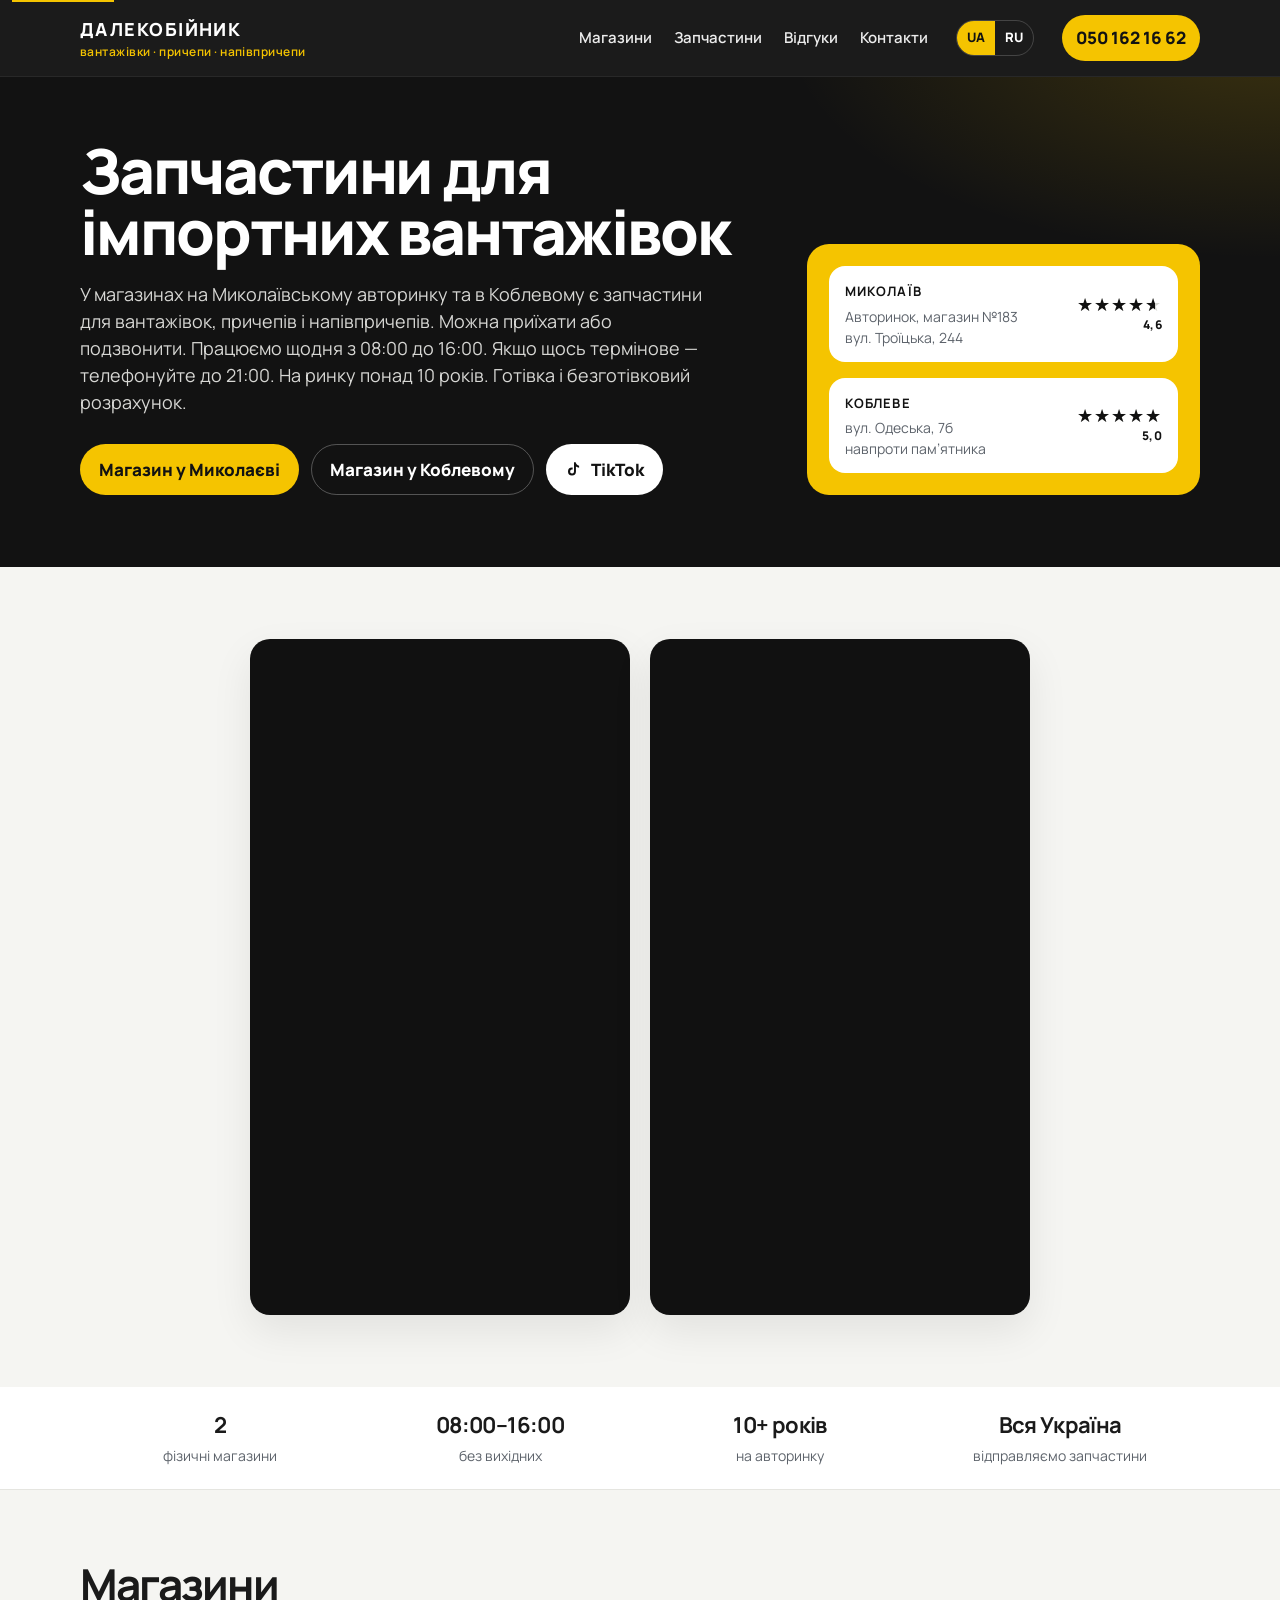
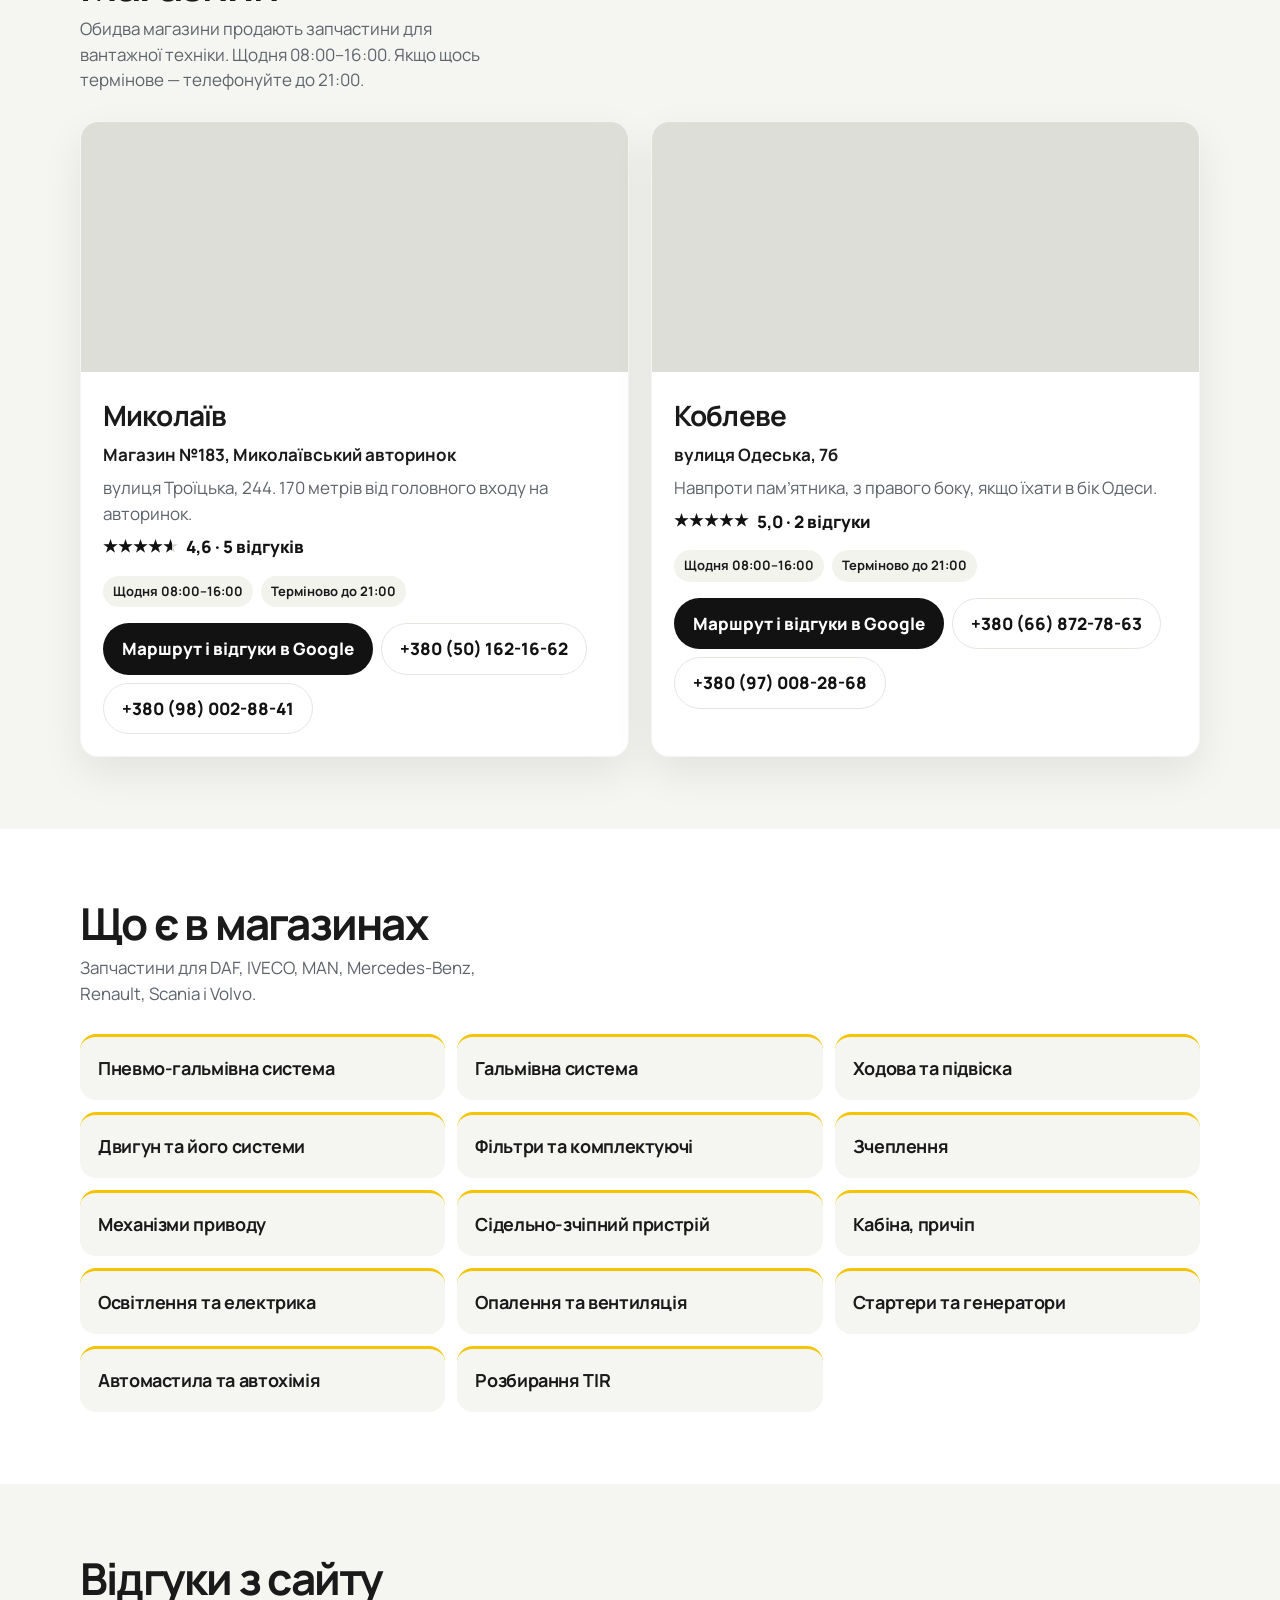
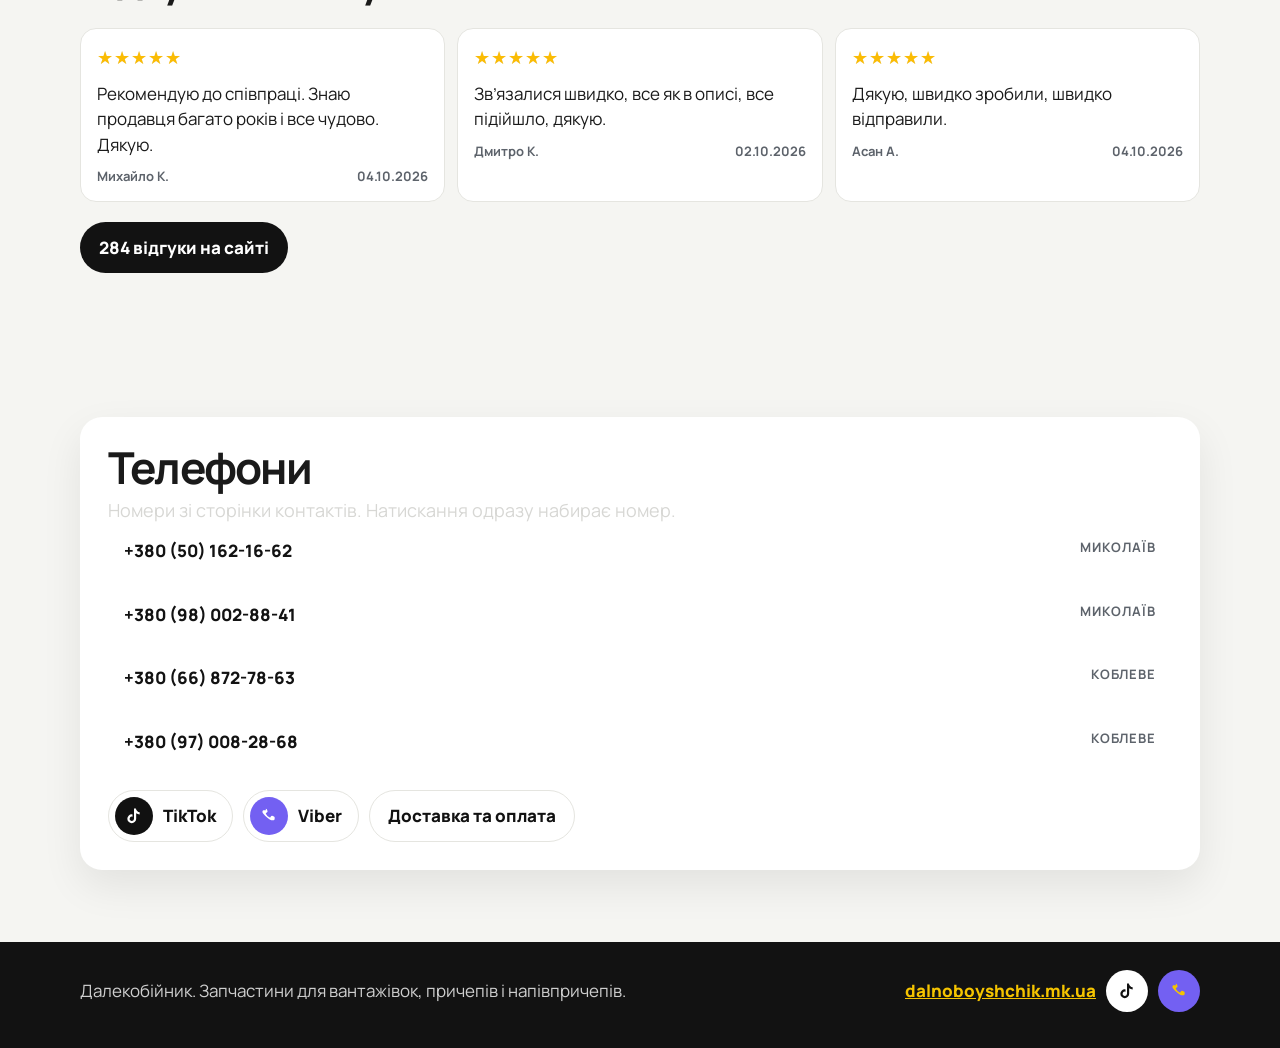
==== commit b4d06dac: "Keep only the Mykolaiv and Koblevo phone numbers and remove Telegram." ====
--- a/index.html
+++ b/index.html
@@ -30,7 +30,7 @@
         "@type": "AutoPartsStore",
         "name": "Далекобійник, магазин №183",
         "url": "https://dalnoboyshchik.mk.ua/ua/",
-        "telephone": ["+380501621662", "+380980028841", "+380677949264", "+380992465376", "+380668727863"],
+        "telephone": ["+380501621662", "+380980028841"],
         "address": {
           "@type": "PostalAddress",
           "streetAddress": "вулиця Троїцька, 244, магазин №183",
@@ -40,14 +40,14 @@
         "openingHours": "Mo-Su 08:00-16:00",
         "geo": { "@type": "GeoCoordinates", "latitude": 46.9718499, "longitude": 32.0928093 },
         "hasMap": "https://www.google.com/maps/place/?q=place_id:ChIJUSF_uvjLxUAR7lhXJdgU2II",
-        "sameAs": ["https://www.tiktok.com/@dalnoboyshchik.mk.ua", "https://t.me/dalnoboyshchik_koblevo", "https://dalnoboyshchik.mk.ua/ua/"],
+        "sameAs": ["https://www.tiktok.com/@dalnoboyshchik.mk.ua", "https://dalnoboyshchik.mk.ua/ua/"],
         "aggregateRating": { "@type": "AggregateRating", "ratingValue": "4.6", "reviewCount": "5", "bestRating": "5" }
       },
       {
         "@type": "AutoPartsStore",
         "name": "Далекобійник, Коблеве",
         "url": "https://dalnoboyshchik.mk.ua/ua/",
-        "telephone": ["+380970082868", "+380501621662"],
+        "telephone": ["+380668727863", "+380970082868"],
         "address": {
           "@type": "PostalAddress",
           "streetAddress": "вулиця Одеська, 7б",
@@ -57,7 +57,7 @@
         "openingHours": "Mo-Su 08:00-16:00",
         "geo": { "@type": "GeoCoordinates", "latitude": 46.6677517, "longitude": 31.2050162 },
         "hasMap": "https://www.google.com/maps/place/?q=place_id:ChIJ6W89j8y3xUARgQgR9lSu39w",
-        "sameAs": ["https://www.tiktok.com/@dalnoboyshchik.mk.ua", "https://t.me/dalnoboyshchik_koblevo", "https://dalnoboyshchik.mk.ua/ua/"],
+        "sameAs": ["https://www.tiktok.com/@dalnoboyshchik.mk.ua", "https://dalnoboyshchik.mk.ua/ua/"],
         "aggregateRating": { "@type": "AggregateRating", "ratingValue": "5.0", "reviewCount": "2", "bestRating": "5" }
       }
     ]
@@ -160,7 +160,8 @@
               </div>
               <div class="store-actions">
                 <a class="btn btn-dark" href="https://www.google.com/maps/place/?q=place_id:ChIJUSF_uvjLxUAR7lhXJdgU2II">Маршрут і відгуки в Google</a>
-                <a class="btn btn-line" href="tel:+380501621662">050 162 16 62</a>
+                <a class="btn btn-line" href="tel:+380501621662">+380 (50) 162-16-62</a>
+                <a class="btn btn-line" href="tel:+380980028841">+380 (98) 002-88-41</a>
               </div>
             </div>
           </article>
@@ -183,7 +184,8 @@
               </div>
               <div class="store-actions">
                 <a class="btn btn-dark" href="https://www.google.com/maps/place/?q=place_id:ChIJ6W89j8y3xUARgQgR9lSu39w">Маршрут і відгуки в Google</a>
-                <a class="btn btn-line" href="tel:+380970082868">097 008 28 68</a>
+                <a class="btn btn-line" href="tel:+380668727863">+380 (66) 872-78-63</a>
+                <a class="btn btn-line" href="tel:+380970082868">+380 (97) 008-28-68</a>
               </div>
             </div>
           </article>
@@ -250,16 +252,13 @@
           <h2>Телефони</h2>
           <p class="lede" style="margin-top:0">Номери зі сторінки контактів. Натискання одразу набирає номер.</p>
           <div class="phone-list">
-            <a href="tel:+380501621662">050 162 16 62 <span class="who">ДМИТРО</span></a>
-            <a href="tel:+380980028841">098 002 88 41 <span class="who">ДМИТРО</span></a>
-            <a href="tel:+380677949264">067 794 92 64 <span class="who">ДМИТРО</span></a>
-            <a href="tel:+380992465376">099 246 53 76 <span class="who">ВОЛОДИМИР</span></a>
-            <a href="tel:+380668727863">066 872 78 63 <span class="who">ВОЛОДИМИР</span></a>
-            <a href="tel:+380970082868">097 008 28 68 <span class="who">КОБЛЕВЕ</span></a>
+            <a href="tel:+380501621662">+380 (50) 162-16-62 <span class="who">МИКОЛАЇВ</span></a>
+            <a href="tel:+380980028841">+380 (98) 002-88-41 <span class="who">МИКОЛАЇВ</span></a>
+            <a href="tel:+380668727863">+380 (66) 872-78-63 <span class="who">КОБЛЕВЕ</span></a>
+            <a href="tel:+380970082868">+380 (97) 008-28-68 <span class="who">КОБЛЕВЕ</span></a>
           </div>
           <div class="socials">
             <a class="social" href="https://www.tiktok.com/@dalnoboyshchik.mk.ua"><span class="mark tt"><svg class="ico" aria-hidden="true"><use href="icons.svg#tt"/></svg></span>TikTok</a>
-            <a class="social" href="https://t.me/dalnoboyshchik_koblevo"><span class="mark tg"><svg class="ico" aria-hidden="true"><use href="icons.svg#tg"/></svg></span>Telegram</a>
             <a class="social" href="viber://chat?number=%2B380501621662"><span class="mark vb"><svg class="ico" aria-hidden="true"><use href="icons.svg#vb"/></svg></span>Viber</a>
             <a class="btn btn-line" href="https://dalnoboyshchik.mk.ua/ua/delivery_info">Доставка та оплата</a>
           </div>
@@ -273,7 +272,6 @@
       <p>Далекобійник. Запчастини для вантажівок, причепів і напівпричепів.</p>
       <p class="footer-links"><a href="https://dalnoboyshchik.mk.ua/ua/">dalnoboyshchik.mk.ua</a>
         <a class="mark tt" href="https://www.tiktok.com/@dalnoboyshchik.mk.ua" aria-label="TikTok"><svg class="ico" aria-hidden="true"><use href="icons.svg#tt"/></svg></a>
-        <a class="mark tg" href="https://t.me/dalnoboyshchik_koblevo" aria-label="Telegram"><svg class="ico" aria-hidden="true"><use href="icons.svg#tg"/></svg></a>
         <a class="mark vb" href="viber://chat?number=%2B380501621662" aria-label="Viber"><svg class="ico" aria-hidden="true"><use href="icons.svg#vb"/></svg></a>
       </p>
     </div>
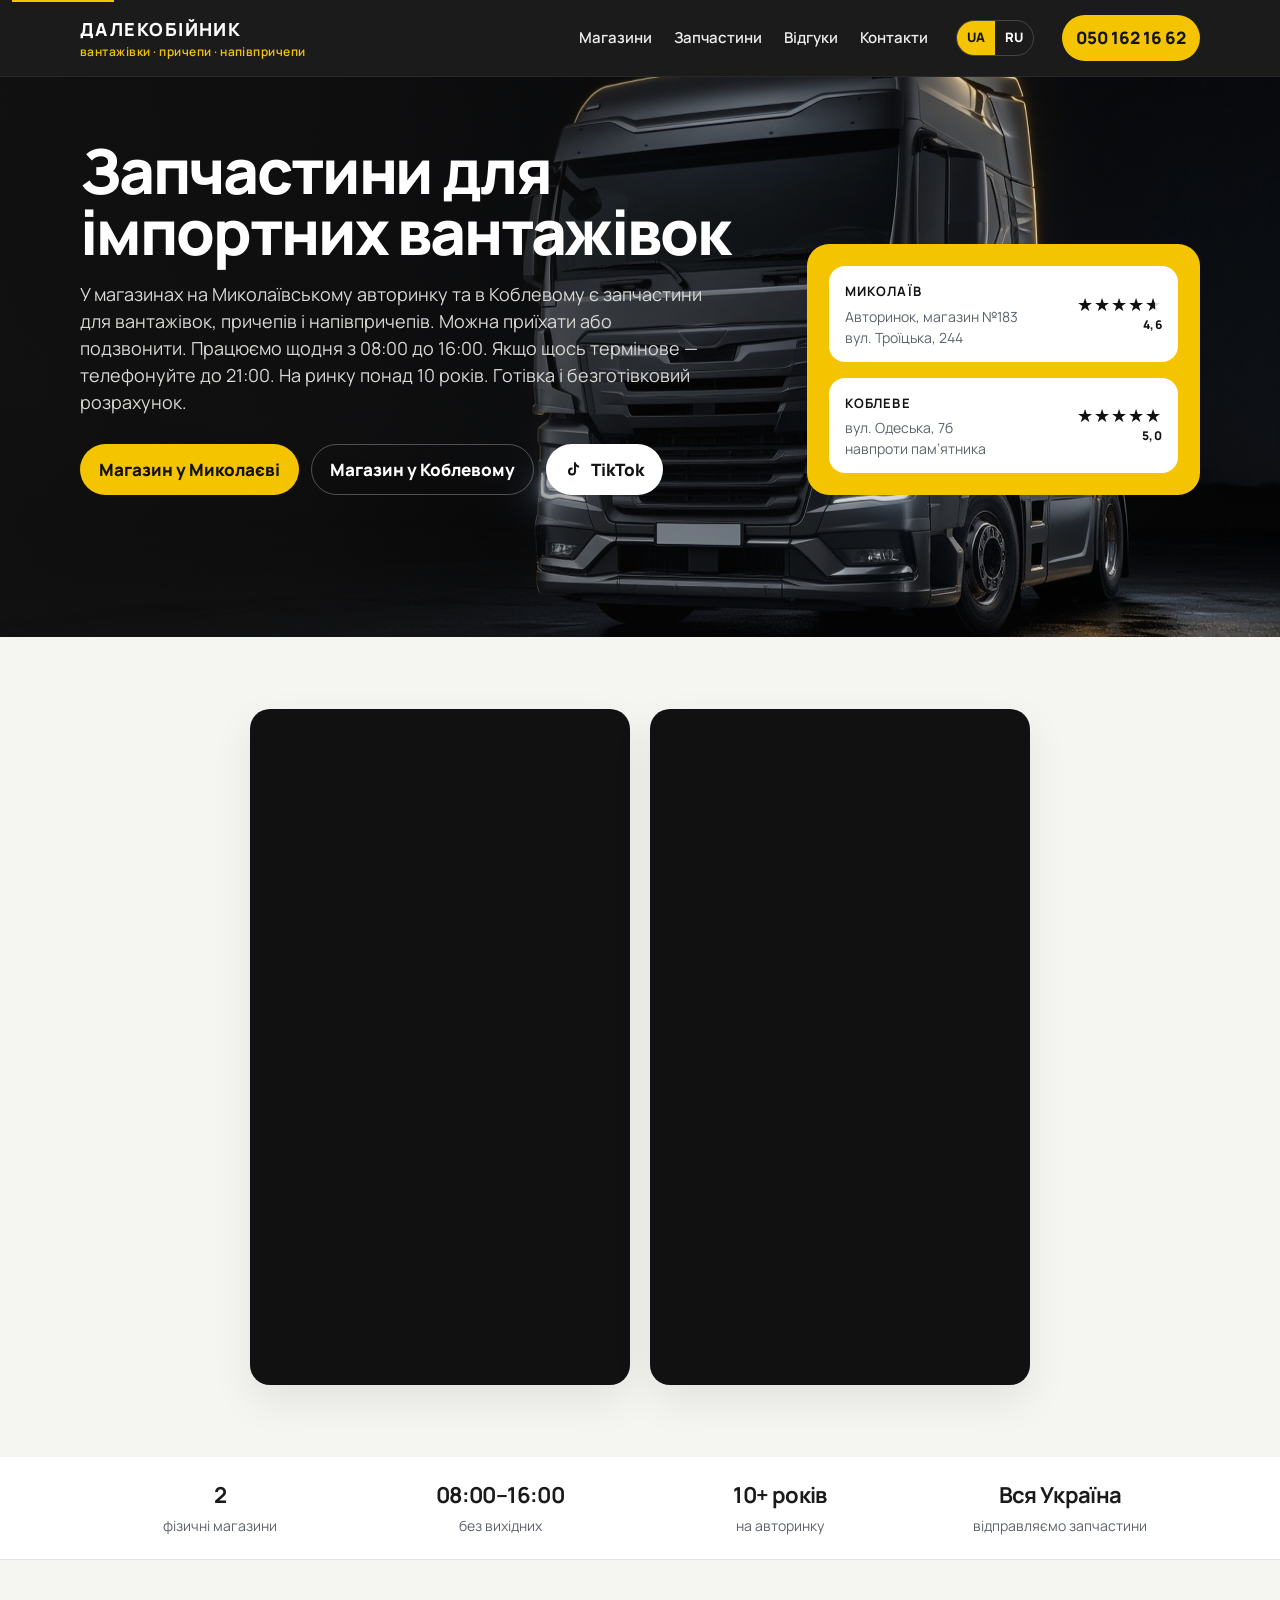
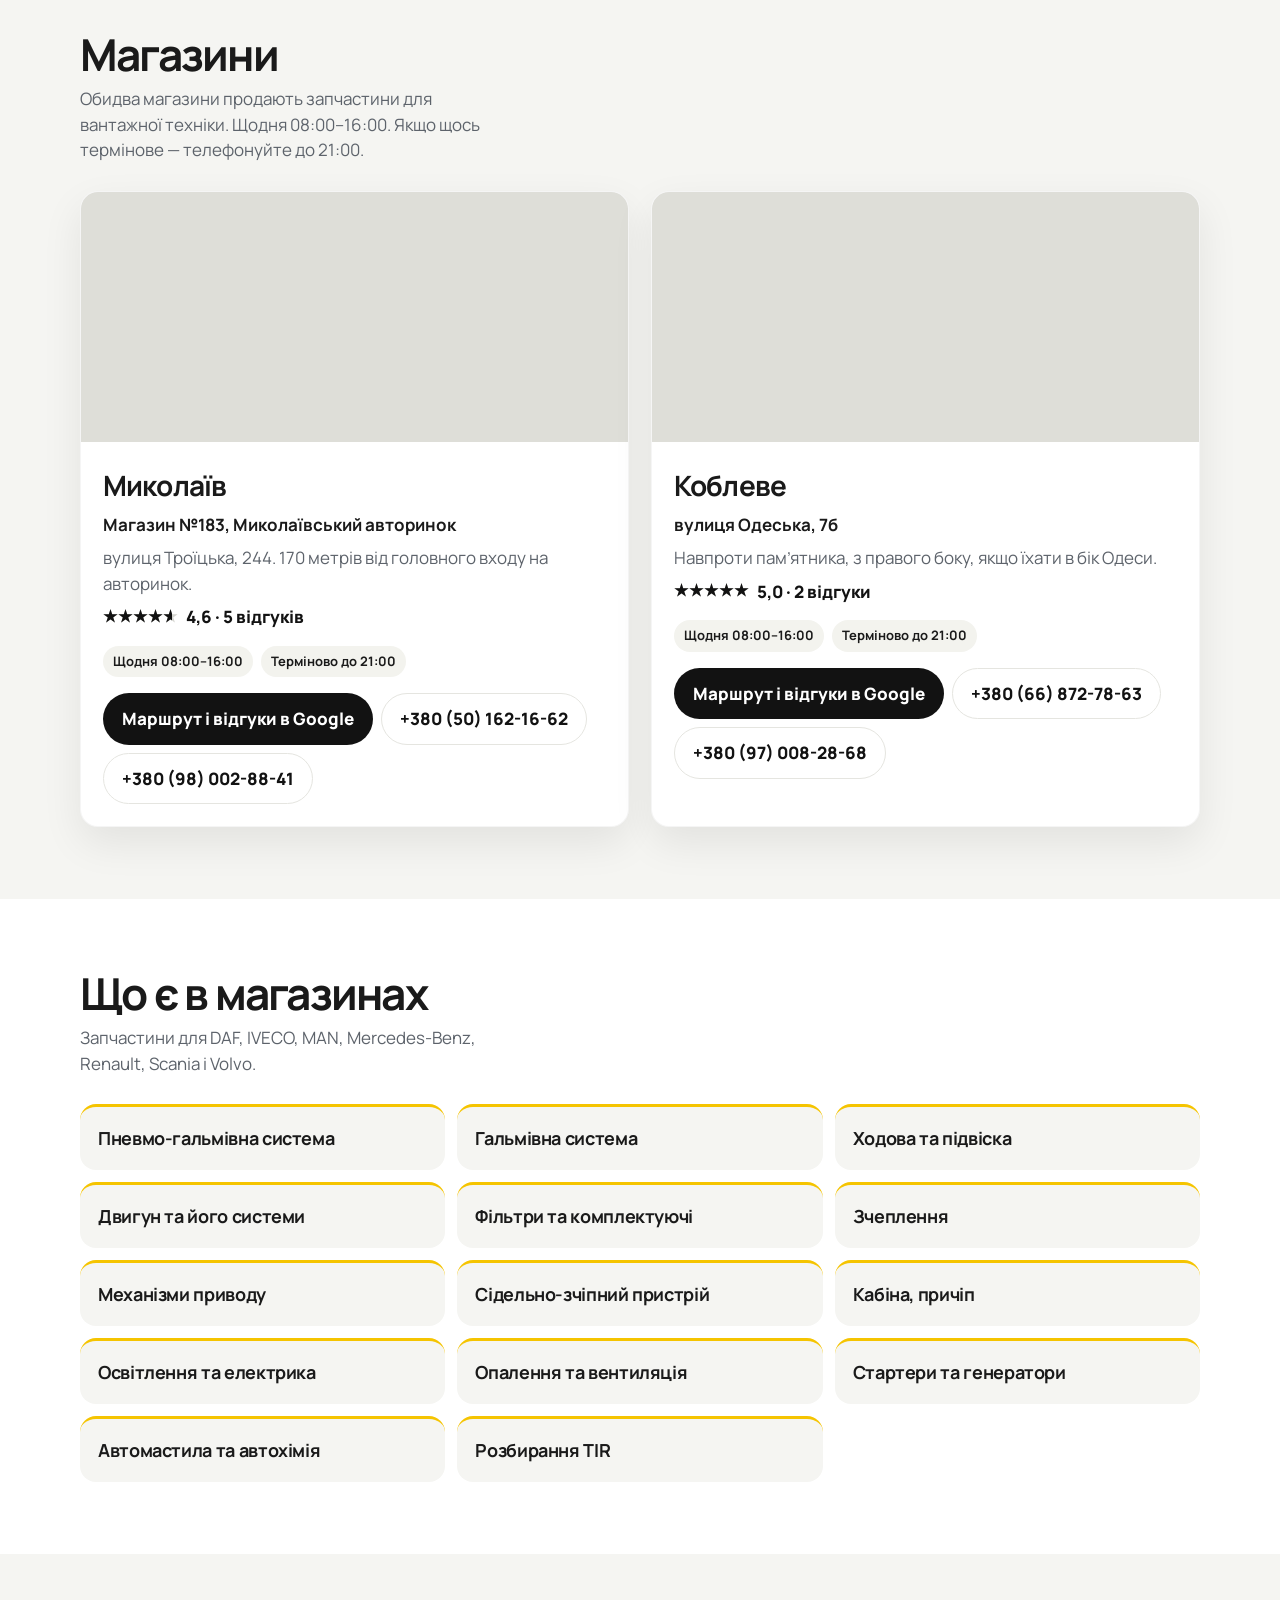
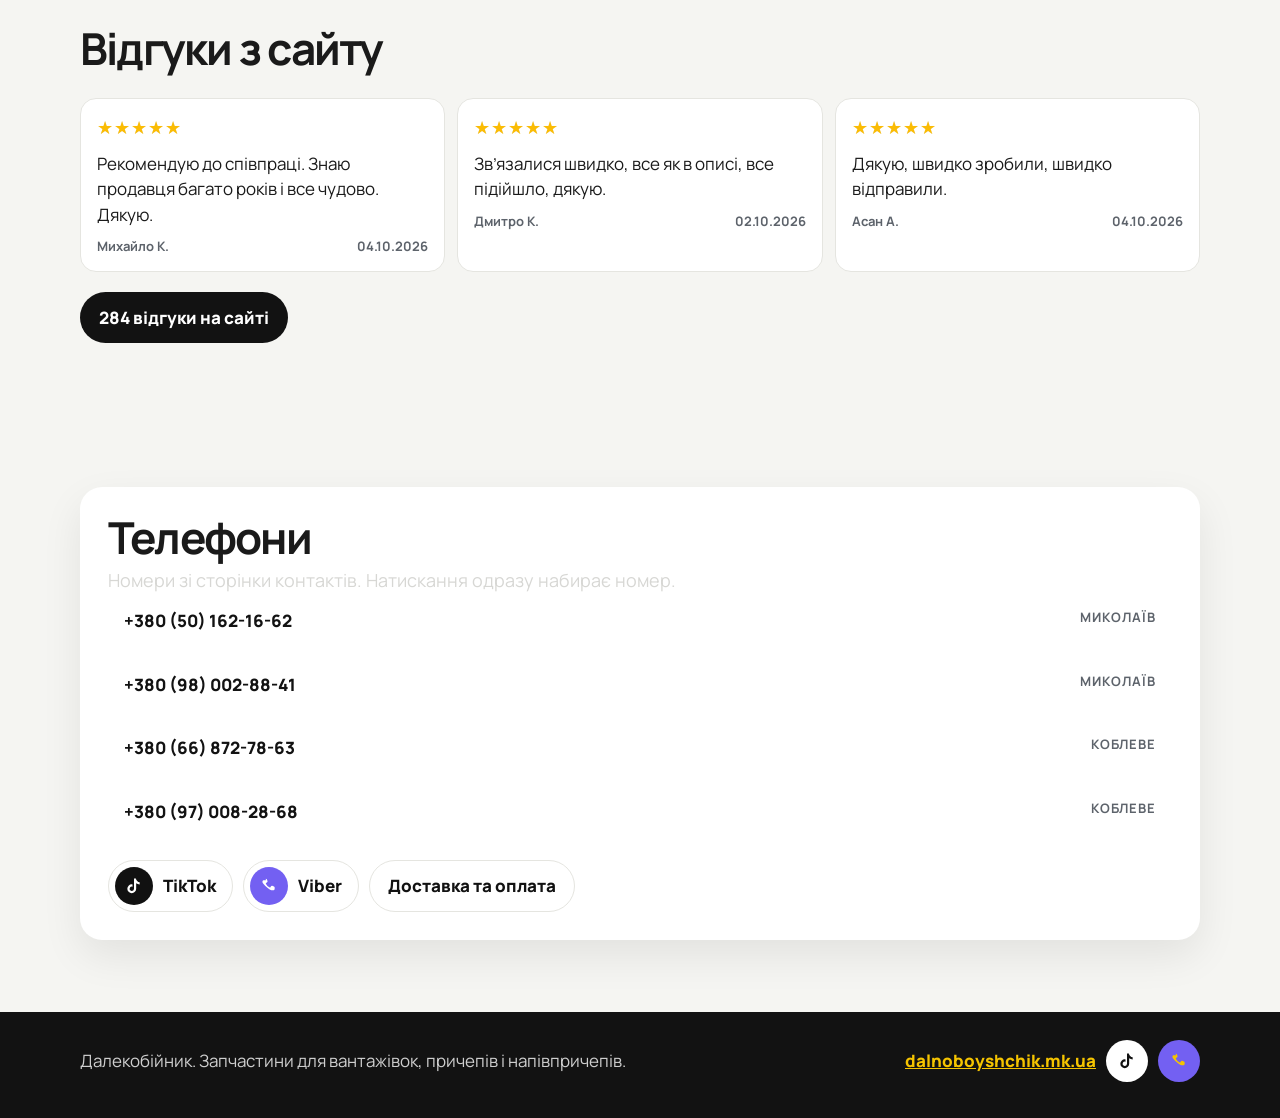
==== commit e2d23440: "Put a truck photo behind the first screen so the shop reads as a truck-parts store." ====
--- a/index.html
+++ b/index.html
@@ -21,7 +21,7 @@
   <link rel="preconnect" href="https://fonts.googleapis.com">
   <link rel="preconnect" href="https://fonts.gstatic.com" crossorigin>
   <link href="https://fonts.googleapis.com/css2?family=Manrope:wght@500;700;800&display=swap" rel="stylesheet">
-  <link rel="stylesheet" href="css/styles.css">
+  <link rel="stylesheet" href="css/styles.css?v=5">
   <script type="application/ld+json">
   {
     "@context": "https://schema.org",
--- a/css/styles.css
+++ b/css/styles.css
@@ -115,11 +115,14 @@
 .header-call:hover { background: #ffd84a; }
 
 .hero {
+  position: relative;
+  isolation: isolate;
   background:
-    radial-gradient(900px 420px at 100% -10%, rgba(245, 196, 0, 0.18), transparent 55%),
-    var(--ink);
+    linear-gradient(100deg, rgba(18, 18, 18, 0.9) 0%, rgba(18, 18, 18, 0.72) 28%, rgba(18, 18, 18, 0.22) 52%, rgba(18, 18, 18, 0.08) 100%),
+    url("../img/truck-hero.jpg") 72% 42% / cover no-repeat;
   color: #fff;
-  padding: 64px 0 72px;
+  padding: 64px 0 56px;
+  min-height: 560px;
 }
 .hero-grid {
   display: grid;
@@ -497,7 +500,13 @@
   }
   .tiktok-frame { width: min(100%, 420px); justify-self: center; }
   .facts { grid-template-columns: 1fr 1fr; }
-  .hero { padding-top: 36px; }
+  .hero {
+    min-height: 0;
+    padding-top: 36px;
+    background:
+      linear-gradient(180deg, rgba(18, 18, 18, 0.82) 0%, rgba(18, 18, 18, 0.62) 100%),
+      url("../img/truck-hero.jpg") 68% 40% / cover no-repeat;
+  }
   section { padding: 52px 0; }
 }
 
